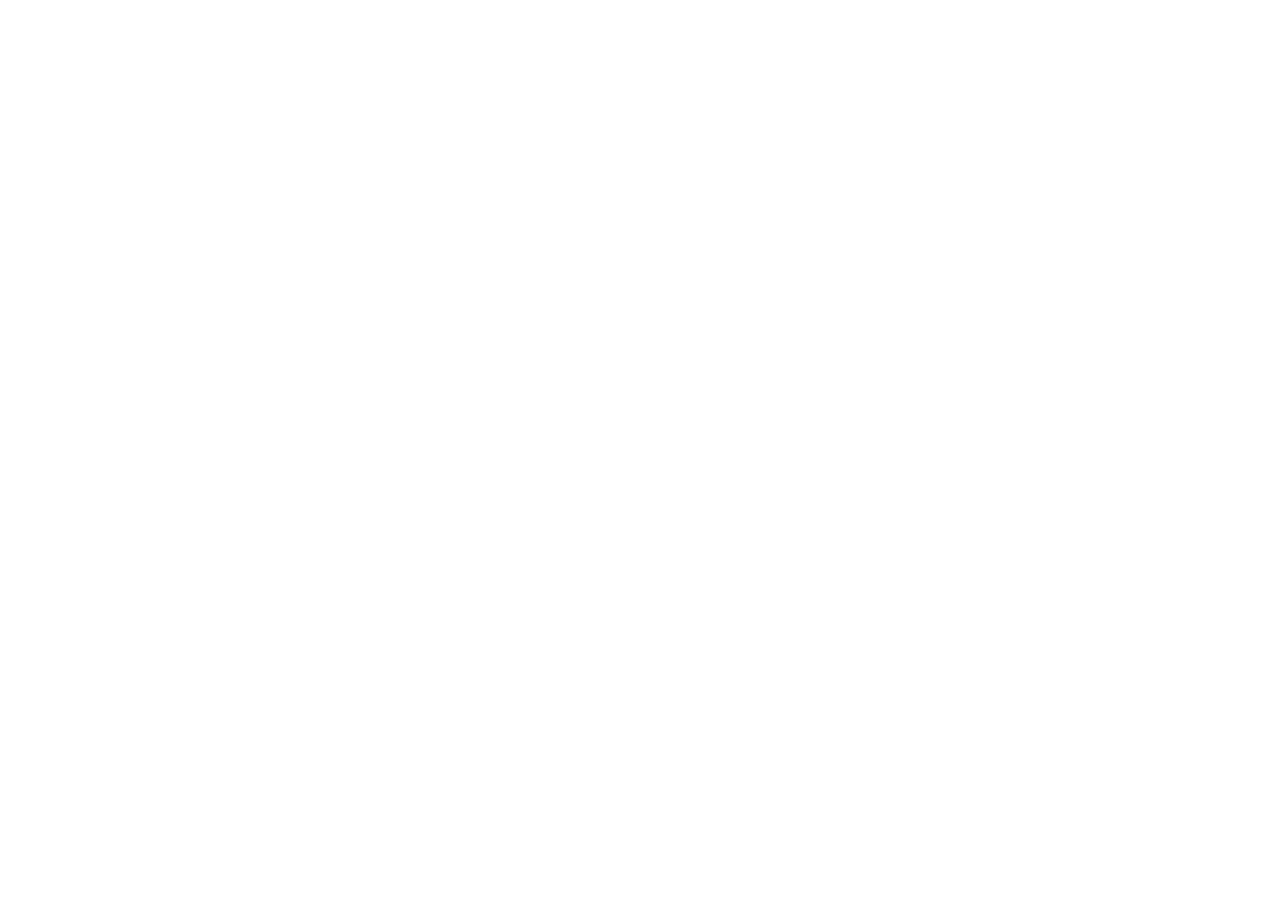
==== case.html @ 514303ea "Add files via upload" ====
<!doctype html>
<html lang="en">
<head>
<meta charset="utf-8">
<meta name="viewport" content="width=device-width, initial-scale=1">
<title>Kento Baba — Marketing</title>
<meta name="description" content="Kento Baba (馬場健冬) — marketing graduate from Queensland University of Technology. Events, community and content, in English and Japanese.">
<meta property="og:title" content="Kento Baba — Marketing">
<meta property="og:description" content="Events, community and content — in English and 日本語.">
<meta property="og:type" content="website">
<meta name="theme-color" content="#13121C">
<link rel="icon" href="favicon.svg" type="image/svg+xml">
<link rel="preconnect" href="https://fonts.googleapis.com">
<link rel="preconnect" href="https://fonts.gstatic.com" crossorigin>
<link href="https://fonts.googleapis.com/css2?family=Syne:wght@500;700;800&family=Inter:wght@400;500;600&family=JetBrains+Mono:wght@400;500&family=Noto+Sans+JP:wght@400;500;700&display=swap" rel="stylesheet">
<link rel="stylesheet" href="css/style.css">
</head>
<body>
<main id="app"></main>
<noscript><p style="padding:40px;font-family:sans-serif;color:#EEEBF5">This site needs JavaScript turned on.</p></noscript>
<script src="content.js"></script>
<script src="js/core.js"></script>
<script src="js/visuals.js"></script>
<script src="js/case.js"></script>
</body>
</html>
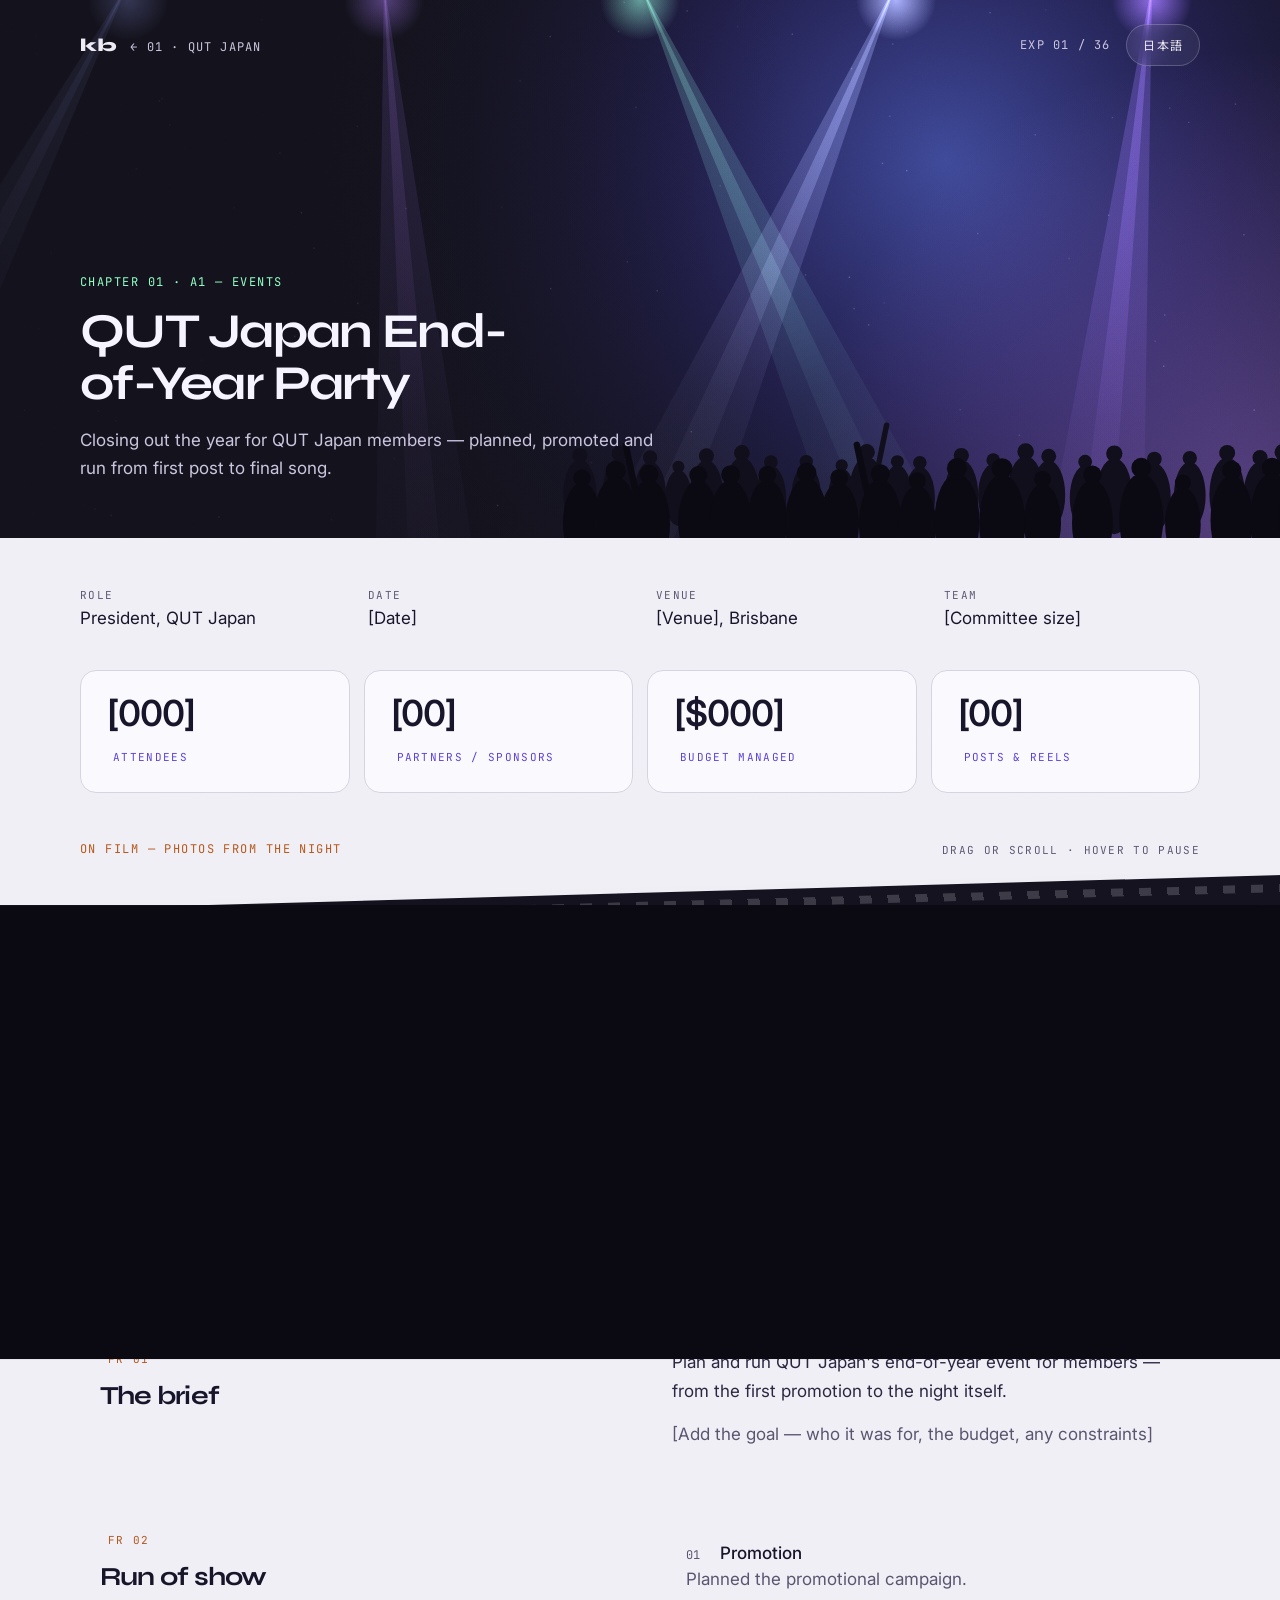
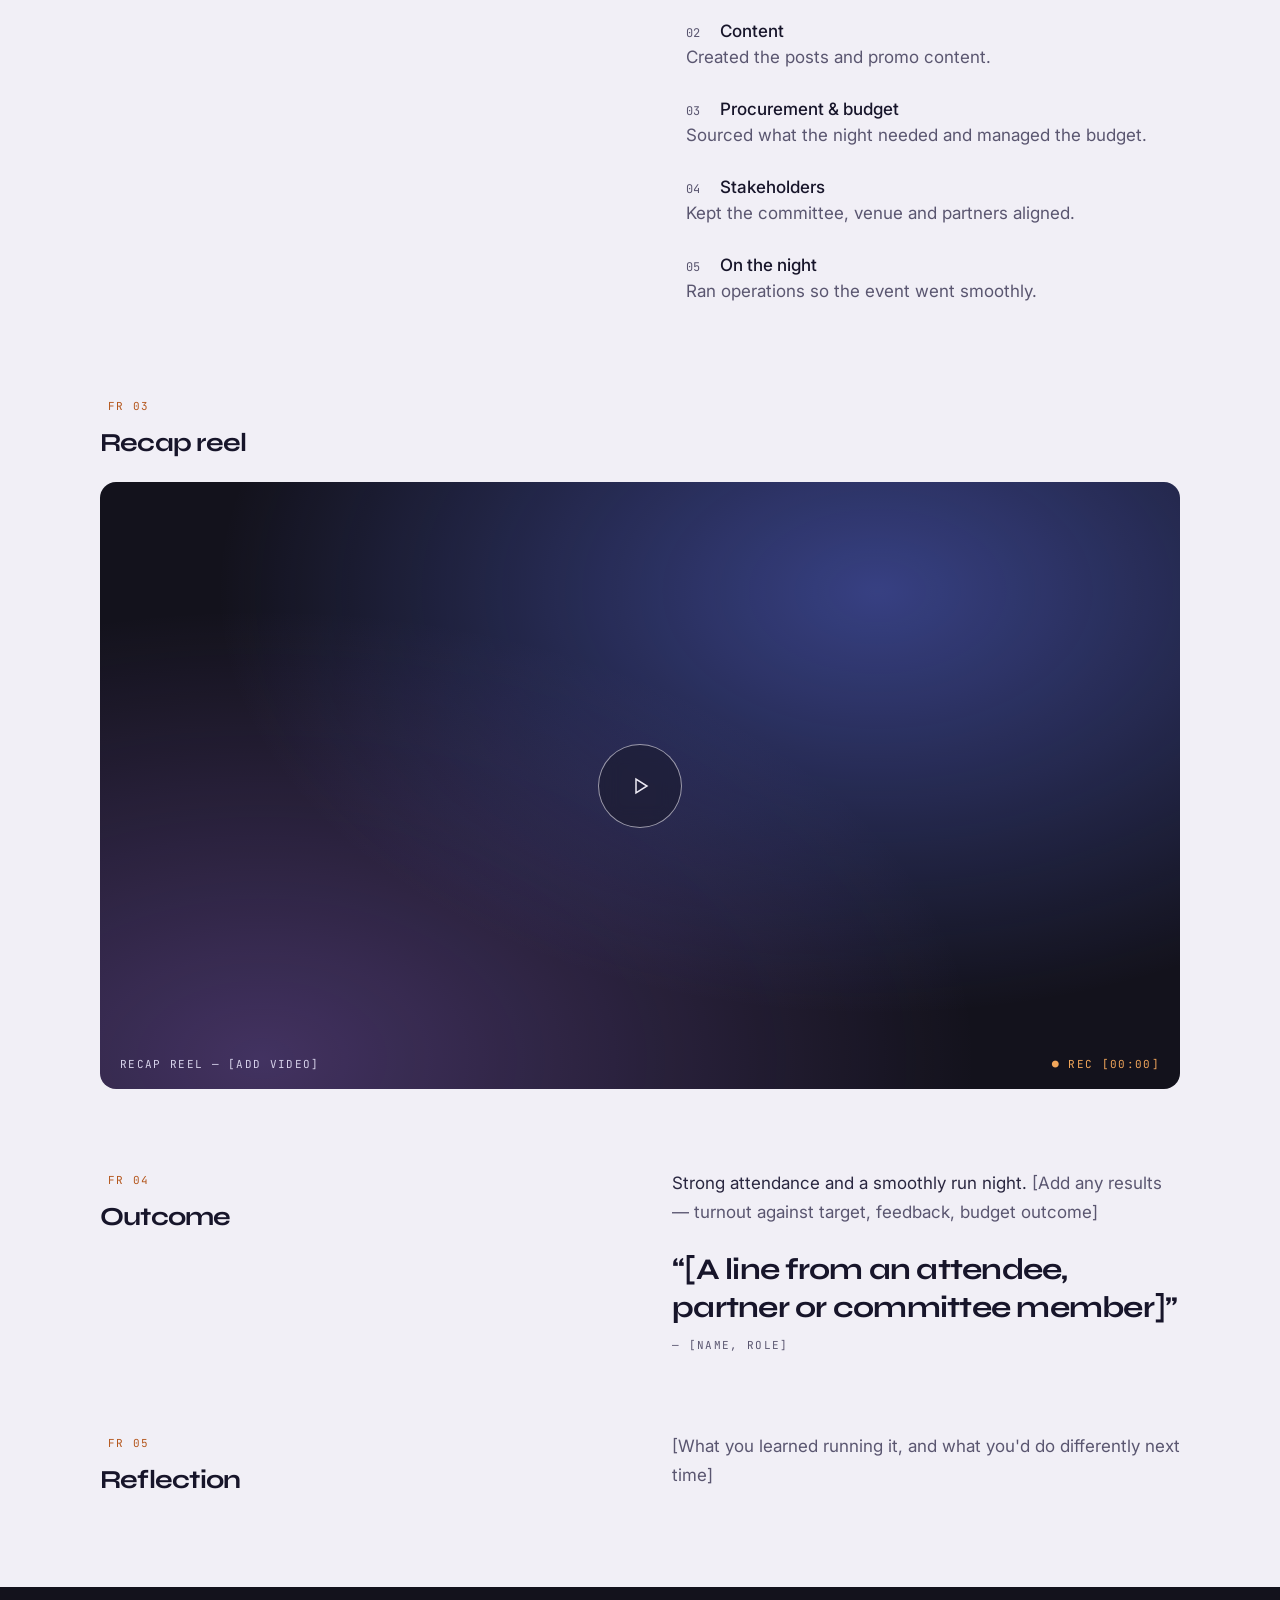
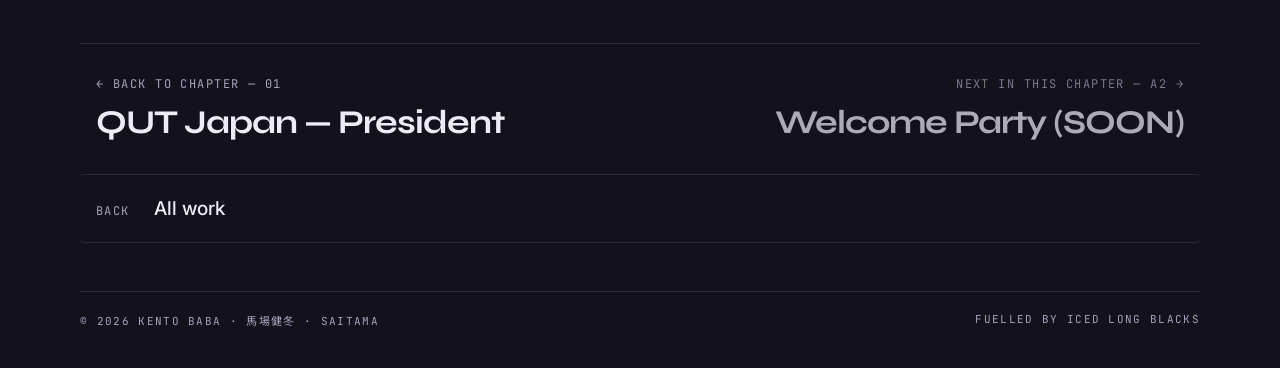
==== commit a8602b65: "Add files via upload" ====
--- a/case.html
+++ b/case.html
@@ -12,7 +12,7 @@
 <link rel="icon" href="favicon.svg" type="image/svg+xml">
 <link rel="preconnect" href="https://fonts.googleapis.com">
 <link rel="preconnect" href="https://fonts.gstatic.com" crossorigin>
-<link href="https://fonts.googleapis.com/css2?family=Syne:wght@500;700;800&family=Inter:wght@400;500;600&family=JetBrains+Mono:wght@400;500&family=Noto+Sans+JP:wght@400;500;700&display=swap" rel="stylesheet">
+<link href="https://fonts.googleapis.com/css2?family=Syne:wght@500;700;800&family=Inter:wght@400;500;600&family=JetBrains+Mono:wght@400;500&family=Noto+Sans+JP:wght@400;500;700&family=Instrument+Serif:ital@0;1&family=Noto+Serif+JP:wght@400;600&display=swap" rel="stylesheet">
 <link rel="stylesheet" href="css/style.css">
 </head>
 <body>
@@ -21,6 +21,7 @@
 <script src="content.js"></script>
 <script src="js/core.js"></script>
 <script src="js/visuals.js"></script>
+<script src="js/personal.js"></script>
 <script src="js/case.js"></script>
 </body>
 </html>
--- a/css/style.css
+++ b/css/style.css
@@ -0,0 +1,945 @@
+/* =========================================================
+   Kento Baba — portfolio styles
+   Colours, type and motion for every page.
+   ========================================================= */
+:root {
+  --bg: #13121C;
+  --bg-2: #16142C;
+  --ink: #EEEBF5;
+  --ink-hi: #F6F4FF;
+  --muted: #A6A1BC;
+  --soft: #C9C4DE;
+  --line: #2A2838;
+  --line-2: #3A3750;
+  --a: #8CFFC1;          /* mint — interaction */
+  --b: #B07CFF;          /* violet — atmosphere */
+  --paper: #F1EFF6;      /* light bands */
+  --paper-2: #FAF9FD;
+  --p-ink: #17152A;
+  --p-body: #2A2740;
+  --p-muted: #5A5670;
+  --p-line: #D6D2E2;
+  --v-ink: #5B3FD9;
+  --amber: #F2A65A;
+  --amber-ink: #B4561C;
+  --max: 1360px;
+  --pad: clamp(20px, 4vw, 40px);
+  --f-body: 'Inter', 'Noto Sans JP', system-ui, sans-serif;
+  --f-head: 'Syne', 'Noto Sans JP', system-ui, sans-serif;
+  --f-mono: 'JetBrains Mono', 'Noto Sans JP', ui-monospace, monospace;
+  --f-serif: 'Instrument Serif', 'Noto Serif JP', Georgia, serif;
+}
+* { box-sizing: border-box; }
+html { scroll-behavior: smooth; }
+body { margin: 0; background: var(--bg); color: var(--ink); font-family: var(--f-body); -webkit-font-smoothing: antialiased; overflow-x: hidden; }
+#app { overflow-x: hidden; overflow-x: clip; }
+a { color: inherit; }
+img { max-width: 100%; display: block; }
+button { font: inherit; }
+.f-m { font-family: var(--f-mono); }
+.f-h { font-family: var(--f-head); }
+.sr-only { position: absolute; width: 1px; height: 1px; overflow: hidden; clip: rect(0 0 0 0); white-space: nowrap; }
+.wrap { max-width: var(--max); margin: 0 auto; padding-left: var(--pad); padding-right: var(--pad); }
+.wrap-narrow { max-width: 1280px; margin: 0 auto; padding-left: var(--pad); padding-right: var(--pad); }
+.wrap-read { max-width: 1200px; margin: 0 auto; padding-left: var(--pad); padding-right: var(--pad); }
+html[lang="ja"] h1, html[lang="ja"] h2, html[lang="ja"] .f-h, html[lang="ja"] .jt { letter-spacing: 0.01em !important; }
+
+/* labels */
+.kick { font-family: var(--f-mono); font-size: 12px; letter-spacing: 0.12em; color: var(--muted); }
+.kick-a { color: var(--a); }
+.kick-amber { color: var(--amber-ink); }
+.micro { font-family: var(--f-mono); font-size: 11px; letter-spacing: 0.12em; color: var(--muted); }
+.h2 { margin: 0; font-family: var(--f-head); font-weight: 700; font-size: clamp(32px, 4vw, 48px); letter-spacing: -0.04em; line-height: 1.05; }
+.sec-head { display: flex; flex-wrap: wrap; justify-content: space-between; align-items: end; gap: 12px 40px; margin-bottom: 32px; }
+.stack { display: flex; flex-direction: column; gap: 12px; }
+
+/* grain */
+.grain { position: fixed; inset: 0; width: 100%; height: 100%; opacity: 0.1; mix-blend-mode: overlay; pointer-events: none; z-index: 70; }
+
+/* ---------- Header bits ---------- */
+.topbar { display: flex; flex-wrap: wrap; justify-content: space-between; align-items: center; gap: 12px 32px; padding-top: 24px; font-family: var(--f-mono); font-size: 12px; letter-spacing: 0.1em; }
+.logo { text-decoration: none; display: inline-flex; gap: 14px; align-items: baseline; }
+.logo b { font-family: var(--f-head); font-weight: 800; font-size: 18px; letter-spacing: -0.02em; }
+.sub-l { color: var(--soft); transition: color .18s ease; }
+
+
+.nav { display: flex; flex-wrap: wrap; gap: 8px 28px; align-items: center; }
+.nav a { text-decoration: none; }
+.lang-btn { font-family: var(--f-mono); letter-spacing: 0.1em; font-size: 12px; color: var(--ink); background: rgba(238,235,245,.06); border: 1px solid rgba(238,235,245,.22); border-radius: 999px; padding: 0 16px; min-height: 42px; cursor: pointer; backdrop-filter: blur(12px); -webkit-backdrop-filter: blur(12px); transition: border-color .2s ease, color .2s ease; }
+
+
+/* sticky bar (landing) */
+.sticky { position: fixed; top: 0; left: 0; right: 0; z-index: 50; transform: translateY(-105%); visibility: hidden; transition: transform .35s cubic-bezier(.2,.8,.2,1), visibility 0s linear .35s; background: rgba(19,18,28,.72); backdrop-filter: blur(16px); -webkit-backdrop-filter: blur(16px); border-bottom: 1px solid rgba(238,235,245,.1); }
+.sticky.is-on { transform: none; visibility: visible; transition: transform .35s cubic-bezier(.2,.8,.2,1), visibility 0s linear 0s; }
+.sticky .in { display: flex; justify-content: space-between; align-items: center; gap: 12px 32px; padding-top: 4px; padding-bottom: 4px; font-family: var(--f-mono); font-size: 12px; letter-spacing: 0.1em; }
+.sticky nav { display: flex; gap: 24px; align-items: center; overflow-x: auto; white-space: nowrap; scrollbar-width: none; }
+.nl { color: var(--ink); text-decoration: none; position: relative; padding: 12px 0; transition: color .18s ease; }
+.nl.is-act { color: var(--a); }
+.nl::after { content: ""; position: absolute; left: 0; right: 0; bottom: 6px; height: 1px; background: var(--a); transform: scaleX(0); transform-origin: left; transition: transform .25s ease; }
+.nl.is-act::after { transform: scaleX(1); }
+
+/* ---------- Landing hero ---------- */
+.hero { position: relative; height: clamp(600px, 56vw, 800px); overflow: hidden; background: var(--bg-2); }
+.hero canvas { position: absolute; inset: 0; width: 100%; height: 100%; display: block; touch-action: pan-y; cursor: crosshair; transform: scale(calc(1 + var(--sy, 0) / 2600)); transform-origin: 62% 42%; }
+.hero .in { position: relative; z-index: 2; height: 100%; display: flex; flex-direction: column; justify-content: space-between; padding-bottom: 64px; pointer-events: none; }
+.hero .topbar { pointer-events: auto; }
+.hero-name { display: flex; flex-wrap: wrap; justify-content: space-between; align-items: flex-end; gap: 24px 48px; transform: translateY(calc(var(--sy, 0) * -0.35px)); opacity: calc(1 - var(--sy, 0) / 520); }
+.hero h1 { margin: 0; font-family: var(--f-head); font-weight: 800; font-size: clamp(52px, 7vw, 108px); line-height: .9; letter-spacing: -0.045em; color: var(--ink-hi); text-shadow: 0 0 28px rgba(190,200,255,.55), 0 0 2px rgba(255,255,255,.9); }
+.seal { writing-mode: vertical-rl; font-family: 'Noto Sans JP', sans-serif; font-weight: 700; font-size: clamp(13px, 1.3vw, 17px); letter-spacing: .32em; color: #E4E0F5; padding: 10px 5px; border: 1px solid rgba(238,235,245,.35); margin-bottom: 6px; }
+.keywords { margin: 4px 0 0; font-family: var(--f-mono); font-size: 9px; line-height: 1.5; letter-spacing: .06em; color: var(--soft); text-transform: uppercase; max-width: 440px; }
+.hero-meta { display: flex; align-items: flex-end; gap: 16px; font-family: var(--f-mono); font-size: 11px; letter-spacing: .12em; color: #D6D2EA; }
+.hero-meta .col { display: flex; flex-direction: column; gap: 6px; text-align: right; }
+.side-v { position: absolute; z-index: 2; right: clamp(8px, 1.4vw, 20px); top: 50%; transform: translateY(-50%); writing-mode: vertical-rl; font-family: var(--f-mono); font-size: 10px; letter-spacing: .3em; color: var(--soft); pointer-events: none; }
+
+/* intro */
+.intro { display: grid; grid-template-columns: repeat(auto-fit, minmax(min(460px, 100%), 1fr)); gap: 32px 80px; align-items: end; padding-top: 64px; padding-bottom: 88px; }
+.tagline { margin: 0; font-family: var(--f-head); font-weight: 700; font-size: clamp(34px, 4.4vw, 62px); line-height: 1.06; letter-spacing: -0.04em; text-wrap: balance; }
+.intro p.lead { margin: 0; max-width: 540px; font-size: 18px; line-height: 1.7; color: #C2BDD6; text-wrap: pretty; }
+.btns { display: flex; flex-wrap: wrap; gap: 12px; }
+.btn { display: inline-flex; align-items: center; gap: 10px; min-height: 52px; padding: 0 26px; border-radius: 999px; text-decoration: none; font-weight: 500; transition: background .25s ease, box-shadow .25s ease, color .25s ease, border-color .25s ease; }
+.btn-primary { position: relative; overflow: hidden; background: var(--a); color: #13121C; animation: ring 2.6s ease-out infinite; }
+
+.btn-primary::after { content: ""; position: absolute; top: 0; bottom: 0; left: -60%; width: 40%; background: linear-gradient(100deg, rgba(255,255,255,0), rgba(255,255,255,.55), rgba(255,255,255,0)); transform: skewX(-18deg); transition: left .6s ease; }
+
+.btn-ghost { border: 1px solid rgba(238,235,245,.24); color: var(--ink); }
+
+.arr, .arr-d { display: inline-block; transition: transform .25s ease; }
+
+
+@keyframes ring { 0% { box-shadow: 0 0 0 0 rgba(140,255,193,.45); } 70% { box-shadow: 0 0 0 12px rgba(140,255,193,0); } 100% { box-shadow: 0 0 0 0 rgba(140,255,193,0); } }
+
+/* sections */
+.sec { position: relative; padding-top: 72px; padding-bottom: 72px; }
+.glow { position: absolute; border-radius: 50%; filter: blur(120px); pointer-events: none; animation: drift 22s ease-in-out infinite alternate; }
+@keyframes drift { from { transform: translate(0,0) scale(1); } to { transform: translate(60px,-40px) scale(1.12); } }
+
+/* featured chapter cards */
+.cards { position: relative; z-index: 1; display: grid; grid-template-columns: repeat(auto-fit, minmax(min(360px, 100%), 1fr)); gap: 20px; }
+.card { position: relative; display: flex; flex-direction: column; gap: 18px; padding: 16px 16px 24px; background: rgba(238,235,245,.035); border: 1px solid var(--line); border-radius: 18px; text-decoration: none; color: var(--ink); transition: border-color .25s ease, box-shadow .25s ease; }
+.card:focus-visible { color: var(--ink); border-color: var(--a); box-shadow: 0 0 0 1px var(--a), 0 0 56px -14px var(--a); outline: none; }
+.card .art { position: relative; aspect-ratio: 16 / 10; border-radius: 12px; overflow: hidden; background: #18162A; }
+.card .art canvas, .pv .art canvas { position: absolute; inset: 0; width: 100%; height: 100%; display: block; }
+.card .kicker { padding: 0 8px; font-family: var(--f-mono); font-size: 12px; letter-spacing: .1em; color: var(--muted); transition: color .25s ease; }
+
+.card .t { padding: 0 8px; font-size: 22px; font-weight: 500; letter-spacing: -0.015em; }
+.card .d { padding: 0 8px; font-size: 15px; line-height: 1.6; color: var(--muted); }
+.chips { padding: 0 8px; display: flex; flex-wrap: wrap; gap: 6px; }
+.chips span { font-family: var(--f-mono); font-size: 11px; letter-spacing: .06em; padding: 5px 10px; border: 1px solid var(--line-2); border-radius: 999px; color: var(--soft); }
+.vf { position: absolute; left: var(--vx, 50%); top: var(--vy, 40%); z-index: 3; display: flex; flex-direction: column; align-items: center; gap: 6px; color: var(--a); pointer-events: none; opacity: 0; transform: translate(-50%, -38%) scale(.85); transition: opacity .18s ease, transform .18s ease; font-family: var(--f-mono); font-size: 10px; letter-spacing: .1em; }
+
+.card:active .vf { transform: translate(-50%, -38%) scale(.88); }
+@media (hover: hover) and (pointer: fine) { .card { cursor: none; } }
+
+/* archive */
+.filters { display: flex; flex-wrap: wrap; gap: 8px; margin-bottom: 24px; }
+.filter { font-family: var(--f-mono); font-size: 12px; letter-spacing: .06em; min-height: 44px; padding: 0 16px; border-radius: 999px; cursor: pointer; border: 1px solid var(--line-2); background: transparent; color: var(--ink); transition: background .18s ease, color .18s ease, border-color .18s ease; }
+
+.filter[aria-pressed="true"] { background: var(--a); color: #13121C; border-color: var(--a); }
+.rows { display: flex; flex-direction: column; border-bottom: 1px solid var(--line); margin: 0; padding: 0; list-style: none; }
+.row { display: flex; flex-wrap: wrap; align-items: baseline; gap: 6px 24px; padding: 24px 16px; border-top: 1px solid var(--line); text-decoration: none; color: var(--ink); transition: background .18s ease, color .18s ease; }
+a.row:focus-visible { background: var(--a); color: #13121C; outline: none; }
+.row .m { color: var(--muted); transition: color .18s ease; }
+.row .hi { color: var(--a); transition: color .18s ease; }
+.row:focus-visible .m, .row:focus-visible .hi { color: #13121C; }
+.row .n { font-family: var(--f-mono); font-size: 12px; width: 32px; }
+.row .main { flex: 1 1 300px; display: flex; flex-direction: column; gap: 6px; }
+.row .tt { font-size: 22px; font-weight: 500; letter-spacing: -0.015em; }
+.row .ln { font-size: 15px; line-height: 1.6; }
+.row .tag { font-family: var(--f-mono); font-size: 11px; letter-spacing: .1em; }
+.row .date { font-family: var(--f-mono); font-size: 13px; width: 170px; }
+.empty { display: flex; flex-direction: column; gap: 8px; padding: 40px 16px; border-top: 1px dashed var(--line-2); }
+.more-wrap { display: flex; justify-content: center; padding-top: 28px; }
+.more { font-family: var(--f-mono); font-size: 12px; letter-spacing: .1em; min-height: 48px; padding: 0 24px; border-radius: 999px; border: 1px solid rgba(238,235,245,.24); background: transparent; color: var(--ink); cursor: pointer; transition: background .2s ease, color .2s ease, border-color .2s ease, box-shadow .2s ease; }
+.more:focus-visible { background: var(--a); color: #13121C; border-color: var(--a); box-shadow: 0 0 36px -8px var(--a); outline: none; }
+
+/* split layout (experience) */
+.split { display: grid; grid-template-columns: repeat(auto-fit, minmax(min(380px, 100%), 1fr)); gap: 32px 80px; }
+
+/* film strip (landing) */
+.strip-scroll { overflow-x: auto; scroll-snap-type: x mandatory; padding: 0 var(--pad) 16px; scrollbar-width: thin; scrollbar-color: var(--line-2) transparent; }
+.strip { display: flex; width: max-content; gap: 18px; padding: 26px 18px; background-color: #0C0B12; border-radius: 4px; transform: translateX(calc(var(--fp, 0) * -280px)); transition: transform .2s linear; }
+.sprockets { background-image: repeating-linear-gradient(90deg, rgba(238,235,245,.16) 0 12px, transparent 12px 28px), repeating-linear-gradient(90deg, rgba(238,235,245,.16) 0 12px, transparent 12px 28px); background-size: 100% 8px, 100% 8px; background-position: 0 8px, 0 calc(100% - 8px); background-repeat: repeat-x; }
+.frame { margin: 0; scroll-snap-align: start; display: flex; flex-direction: column; gap: 10px; }
+.photo { width: clamp(240px, 26vw, 360px); aspect-ratio: 3 / 2; background: #1C1A2B; border: 1px solid var(--line); display: flex; align-items: center; justify-content: center; font-family: var(--f-mono); font-size: 11px; letter-spacing: .1em; color: var(--muted); overflow: hidden; transition: border-color .2s ease, box-shadow .2s ease; }
+.photo img { width: 100%; height: 100%; object-fit: cover; }
+.cap { display: flex; justify-content: space-between; gap: 12px; font-family: var(--f-mono); font-size: 10px; letter-spacing: .12em; color: var(--amber); transition: color .2s ease; }
+
+
+
+/* rolling film strip (chapters + cases) */
+.rollwrap { transform: rotate(-1.6deg); margin: 0 -60px; overflow: hidden; padding: 30px 0; background-color: #14121E; box-shadow: 0 50px 80px -40px rgba(23,21,42,.65); }
+.rollwrap.sprockets { background-position: 0 9px, 0 calc(100% - 9px); background-image: repeating-linear-gradient(90deg, rgba(238,235,245,.18) 0 12px, transparent 12px 28px), repeating-linear-gradient(90deg, rgba(238,235,245,.18) 0 12px, transparent 12px 28px); }
+.roll { display: flex; width: max-content; gap: 22px; animation: roll 52s linear infinite; }
+
+.roll .photo { width: clamp(260px, 30vw, 440px); background: #24213A; border-color: #34304C; color: #B8B3CC; }
+@keyframes roll { to { transform: translateX(-50%); } }
+
+/* toolkit */
+.tools { display: grid; grid-template-columns: repeat(auto-fit, minmax(min(380px, 100%), 1fr)); gap: 0 64px; }
+.tools > div { display: flex; flex-wrap: wrap; align-items: center; gap: 10px 16px; padding: 20px 0; border-top: 1px solid var(--line); }
+.tools .lbl { width: 100%; }
+.chip { padding: 8px 14px; border: 1px solid var(--line-2); border-radius: 999px; font-size: 14px; transition: background .18s ease, color .18s ease, border-color .18s ease; }
+
+
+/* contact */
+.bars { display: flex; align-items: flex-end; gap: 4px; height: 90px; overflow: hidden; filter: drop-shadow(0 0 8px var(--a)); }
+.bars i { flex: 1 1 0; min-width: 2px; max-width: 8px; background: var(--a); animation: pulse 1.3s ease-in-out infinite alternate; transform-origin: bottom; }
+@keyframes pulse { from { transform: scaleY(.15); } to { transform: scaleY(1); } }
+.hello { margin: 0; font-family: var(--f-head); font-weight: 800; font-size: clamp(44px, 8vw, 116px); letter-spacing: -0.05em; line-height: 1; }
+.links { display: flex; flex-wrap: wrap; gap: 12px 36px; font-family: var(--f-mono); font-size: 14px; letter-spacing: .06em; }
+.foot { display: flex; flex-wrap: wrap; justify-content: space-between; gap: 8px 24px; padding-top: 20px; border-top: 1px solid var(--line); font-family: var(--f-mono); font-size: 11px; letter-spacing: .12em; color: var(--muted); }
+
+/* toast */
+.toast { position: fixed; right: 20px; bottom: 20px; z-index: 40; display: flex; flex-direction: column; gap: 6px; max-width: 300px; padding: 18px 20px; background: rgba(19,18,28,.9); border: 1px solid var(--a); border-radius: 14px; text-decoration: none; color: var(--ink); backdrop-filter: blur(14px); -webkit-backdrop-filter: blur(14px); box-shadow: 0 0 40px -12px var(--a); }
+
+
+/* shutter */
+.shutter { position: fixed; inset: 0; z-index: 90; pointer-events: none; }
+.shutter i { position: absolute; left: 0; right: 0; height: 50.5%; background: #0B0A12; }
+.shutter .t { top: 0; animation: shut-up .62s cubic-bezier(.7,0,.2,1) .18s forwards; }
+.shutter .b { bottom: 0; animation: shut-down .62s cubic-bezier(.7,0,.2,1) .18s forwards; }
+.shutter .s { top: 50%; height: 1px; background: var(--a); box-shadow: 0 0 12px var(--a); animation: fade .3s ease .12s forwards; }
+@keyframes shut-up { to { transform: translateY(-101%); } }
+@keyframes shut-down { to { transform: translateY(101%); } }
+@keyframes fade { to { opacity: 0; } }
+
+/* reveals */
+@keyframes dev-in { from { opacity: 0; transform: translateY(24px); filter: blur(10px); } to { opacity: 1; transform: none; filter: blur(0); } }
+@keyframes mask-up { from { transform: translateY(105%); } to { transform: none; } }
+.js .dev { opacity: 0; }
+.js .dev.is-in { animation: dev-in .85s cubic-bezier(.2,.7,.2,1) both; }
+.js .stag > * { opacity: 0; }
+.js .stag.is-in > * { animation: dev-in .75s cubic-bezier(.2,.7,.2,1) both; }
+.stag.is-in > *:nth-child(2) { animation-delay: .08s; }
+.stag.is-in > *:nth-child(3) { animation-delay: .16s; }
+.stag.is-in > *:nth-child(4) { animation-delay: .24s; }
+.stag.is-in > *:nth-child(5) { animation-delay: .32s; }
+.stag.is-in > *:nth-child(6) { animation-delay: .4s; }
+.stag.is-in > *:nth-child(n+7) { animation-delay: .48s; }
+.mask { display: block; overflow: hidden; padding-bottom: .08em; }
+.js .mask > span { display: block; transform: translateY(105%); }
+.js .is-in .mask > span, .js .mask.is-in > span { animation: mask-up .95s cubic-bezier(.2,.8,.2,1) .1s both; }
+
+/* ---------- Chapter + case: shared dark header ---------- */
+.dhero { position: relative; overflow: hidden; background: var(--bg); color: var(--ink); display: flex; flex-direction: column; }
+.dhero canvas { position: absolute; inset: 0; width: 100%; height: 100%; display: block; touch-action: pan-y; }
+.dhero .in { position: relative; z-index: 2; flex: 1; width: 100%; display: flex; flex-direction: column; justify-content: space-between; gap: 64px; pointer-events: none; }
+.dhero .topbar, .dhero a, .dhero button { pointer-events: auto; }
+.ch-hero { min-height: clamp(640px, 60vw, 840px); }
+.ch-hero .in { padding-bottom: 56px; }
+.bignum { position: absolute; right: clamp(20px, 4vw, 56px); top: clamp(64px, 8vw, 110px); font-family: var(--f-head); font-weight: 800; font-size: clamp(160px, 22vw, 340px); line-height: .8; letter-spacing: -0.06em; color: transparent; -webkit-text-stroke: 1.5px rgba(238,235,245,.13); pointer-events: none; white-space: nowrap; transform: translateY(calc(var(--sy, 0) * 0.18px)); }
+.exit { transform: translateY(calc(var(--sy, 0) * -0.3px)); opacity: calc(1 - var(--sy, 0) / 520); }
+.ch-title { margin: 0; font-family: var(--f-head); font-weight: 800; font-size: clamp(46px, 6.4vw, 104px); line-height: .95; letter-spacing: -0.05em; color: var(--ink-hi); text-shadow: 0 0 28px rgba(190,200,255,.4); animation: dev-in .9s cubic-bezier(.2,.7,.2,1) .25s both; }
+.ch-hook { margin: 0; max-width: 520px; font-size: 17px; line-height: 1.65; color: var(--soft); }
+.statgrid { display: grid; grid-template-columns: repeat(2, minmax(0, 1fr)); border: 1px solid rgba(238,235,245,.18); border-radius: 16px; background: rgba(19,18,28,.45); backdrop-filter: blur(14px); -webkit-backdrop-filter: blur(14px); overflow: hidden; min-width: min(420px, 100%); }
+.statgrid > div { display: flex; flex-direction: column; gap: 8px; padding: 18px 22px; }
+.statgrid > div:nth-child(odd) { border-right: 1px solid rgba(238,235,245,.12); }
+.statgrid > div:nth-child(-n+2) { border-bottom: 1px solid rgba(238,235,245,.12); }
+.statgrid .v { font-weight: 600; font-size: 34px; letter-spacing: -0.03em; font-variant-numeric: tabular-nums; color: var(--ink-hi); }
+.statgrid > div:first-child .v { color: var(--a); }
+.statgrid .l { font-family: var(--f-mono); font-size: 10px; letter-spacing: .12em; color: var(--soft); }
+
+/* tracklist + preview */
+.trk-wrap { display: flex; flex-wrap: wrap; gap: 32px 48px; align-items: flex-start; }
+.trk { flex: 999 1 480px; min-width: 0; margin: 0; padding: 0; list-style: none; display: flex; flex-direction: column; border-bottom: 1px solid var(--line); }
+.trk li { border-top: 1px solid var(--line); }
+.trk a { display: flex; flex-wrap: wrap; align-items: baseline; gap: 6px 22px; padding: 22px 16px; text-decoration: none; color: var(--ink); transition: background .18s ease, color .18s ease; outline: none; }
+.trk a .code { font-family: var(--f-mono); font-size: 12px; width: 32px; color: var(--muted); transition: color .18s ease; }
+.trk a .main { flex: 1 1 240px; display: flex; flex-direction: column; gap: 6px; }
+.trk a .tt { font-size: 22px; font-weight: 500; letter-spacing: -0.015em; }
+.trk a .cat, .trk a .st { font-family: var(--f-mono); font-size: 11px; letter-spacing: .1em; }
+.trk a .cat { color: var(--muted); transition: color .18s ease; }
+.trk a .st { color: var(--a); transition: color .18s ease; }
+.trk a.is-sel { background: rgba(238,235,245,.05); }
+.trk a.is-sel .code { color: var(--a); }
+.trk a:focus-visible { background: var(--a); color: #13121C; }
+.trk a:focus-visible .code, .trk a:focus-visible .cat, .trk a:focus-visible .st { color: #13121C; }
+.pv { flex: 1 1 380px; position: sticky; top: 24px; display: flex; flex-direction: column; gap: 18px; padding: 16px 16px 24px; border: 1px solid var(--line); border-radius: 18px; background: rgba(238,235,245,.035); }
+.pv .art { position: relative; aspect-ratio: 4 / 3; border-radius: 12px; overflow: hidden; background: #18162A; }
+.pv .pk { padding: 0 8px; font-family: var(--f-mono); font-size: 11px; letter-spacing: .12em; color: var(--a); }
+.pv .pt { padding: 0 8px; font-family: var(--f-head); font-weight: 700; font-size: 26px; letter-spacing: -0.03em; line-height: 1.1; }
+.pv .pl { padding: 0 8px; font-size: 15px; line-height: 1.6; color: var(--muted); }
+.pv .cta { margin: 4px 8px 0; align-self: flex-start; display: inline-flex; align-items: center; min-height: 44px; padding: 0 18px; border: 1px solid rgba(238,235,245,.24); border-radius: 999px; text-decoration: none; font-family: var(--f-mono); font-size: 12px; letter-spacing: .1em; transition: background .2s ease, color .2s ease, box-shadow .2s ease; }
+
+@media (max-width: 860px) { .pv { display: none; } }
+
+/* light band */
+.light { position: relative; background: var(--paper); color: var(--p-ink); }
+.light .kick { color: var(--p-muted); }
+.light .kick-amber { color: var(--amber-ink); }
+.light .micro { color: var(--p-muted); }
+
+/* timeline */
+.tl { position: relative; }
+.tl .track, .tl .fill { position: absolute; left: 0; right: 0; top: 7px; height: 2px; border-radius: 2px; }
+.tl .track { background: var(--p-line); }
+.tl .fill { background: var(--v-ink); transform: scaleX(var(--yp, 0)); transform-origin: left; transition: transform .15s linear; }
+.tl ol { position: relative; margin: 0; padding: 0; list-style: none; display: grid; grid-template-columns: repeat(auto-fit, minmax(min(200px, 100%), 1fr)); gap: 24px 16px; }
+.ms { display: flex; flex-direction: column; gap: 18px; }
+.ms .dot { width: 16px; height: 16px; border-radius: 50%; background: var(--paper); border: 2px solid var(--v-ink); transition: background .2s ease, transform .2s ease, box-shadow .2s ease; }
+.ms .box { display: flex; flex-direction: column; gap: 10px; padding: 20px; border: 1px solid var(--p-line); border-radius: 14px; background: var(--paper-2); transition: border-color .2s ease, transform .2s ease, box-shadow .2s ease, background .2s ease; }
+.ms .dt { font-family: var(--f-mono); font-size: 11px; letter-spacing: .12em; color: var(--v-ink); }
+.ms .tt { font-family: var(--f-head); font-weight: 700; font-size: 19px; letter-spacing: -0.02em; line-height: 1.2; }
+.ms .nt { font-size: 14px; line-height: 1.55; color: var(--p-muted); }
+
+
+
+/* big quote */
+.bq { position: relative; max-width: 1080px; margin: 0 auto; padding: 120px var(--pad) 96px; display: flex; flex-direction: column; gap: 24px; }
+.bq p { margin: 0; font-family: var(--f-head); font-weight: 700; font-size: clamp(28px, 3.6vw, 48px); line-height: 1.15; letter-spacing: -0.035em; text-wrap: balance; }
+.bq q { quotes: none; }
+.bq .qm { color: var(--a); }
+
+/* prev / next */
+.pn { display: grid; grid-template-columns: repeat(auto-fit, minmax(min(360px, 100%), 1fr)); border-top: 1px solid var(--line); }
+.drow { display: flex; flex-direction: column; gap: 10px; padding: 32px 16px; text-decoration: none; border-radius: 4px; color: var(--ink); transition: background .18s ease, color .18s ease; }
+.drow.next { align-items: flex-end; text-align: right; }
+.drow .dk { font-family: var(--f-mono); font-size: 12px; letter-spacing: .12em; color: var(--muted); transition: color .18s ease; }
+.drow .dt { font-family: var(--f-head); font-weight: 700; font-size: clamp(22px, 2.6vw, 36px); letter-spacing: -0.03em; }
+.drow.flat { flex-direction: row; flex-wrap: wrap; justify-content: space-between; align-items: baseline; gap: 8px 24px; padding: 22px 16px; border-top: 1px solid var(--line); border-bottom: 1px solid var(--line); }
+.drow.flat .dt { flex: 1 1 320px; font-family: var(--f-body); font-weight: 500; font-size: 19px; letter-spacing: 0; }
+a.drow:focus-visible { background: var(--a); color: #13121C; outline: none; }
+a.drow:focus-visible .dk { color: #13121C; }
+.drow.soon { opacity: .7; }
+
+/* ---------- Case pages ---------- */
+.cs-hero { height: clamp(500px, 42vw, 620px); }
+.cs-hero .in { padding-bottom: 56px; }
+.cs-hero.event { height: clamp(600px, 52vw, 760px); }
+.cs-hero.event .in { padding-bottom: clamp(120px, 12vw, 160px); }
+.cs-title { margin: 0; font-family: var(--f-head); font-weight: 700; font-size: clamp(32px, 3.8vw, 54px); line-height: 1.06; letter-spacing: -0.035em; color: var(--ink-hi); text-wrap: balance; }
+.cs-hook { margin: 0; font-size: 17px; line-height: 1.65; color: var(--soft); text-wrap: pretty; }
+.paper { background: var(--paper); color: var(--p-ink); }
+.dl { margin-top: 0; margin-bottom: 0; display: grid; grid-template-columns: repeat(auto-fit, minmax(min(220px, 100%), 1fr)); gap: 0 32px; padding-top: 32px; padding-bottom: 8px; }
+.dl > div { display: flex; flex-direction: column; gap: 6px; padding: 18px 0; }
+.dl dt { font-family: var(--f-mono); font-size: 11px; letter-spacing: .12em; color: var(--p-muted); }
+.dl dd { margin: 0; font-size: 17px; }
+.stats { display: grid; grid-template-columns: repeat(auto-fit, minmax(min(220px, 100%), 1fr)); gap: 14px; padding-top: 16px; padding-bottom: 8px; }
+.rec { display: flex; flex-direction: column; align-items: flex-start; gap: 14px; padding: 24px; border: 1px solid var(--p-line); border-radius: 16px; background: var(--paper-2); min-width: 0; transition: border-color .2s ease, box-shadow .2s ease, transform .2s ease, background .2s ease; }
+.rec .tag { font-family: var(--f-mono); font-size: 11px; letter-spacing: .12em; color: var(--v-ink); padding: 4px 8px; border-radius: 6px; transition: background .2s ease, color .2s ease; }
+.rec .tx { font-size: 17px; line-height: 1.6; color: var(--p-body); }
+
+
+.stat .num { font-weight: 600; font-size: clamp(30px, 2.8vw, 40px); letter-spacing: -0.03em; line-height: 1.05; font-variant-numeric: tabular-nums; color: var(--p-ink); max-width: 100%; overflow-wrap: anywhere; transition: color .2s ease; }
+
+
+
+.filmsec { padding: 40px 0 80px; }
+.secs { display: flex; flex-direction: column; gap: 8px; padding-bottom: 56px; }
+.csec { display: grid; grid-template-columns: repeat(auto-fit, minmax(min(300px, 100%), 1fr)); gap: 16px 64px; padding: 36px clamp(12px, 1.6vw, 20px); border-radius: 18px; transition: background .25s ease; }
+.csec.col { display: flex; flex-direction: column; gap: 24px; }
+
+.csec .hd { display: flex; flex-direction: column; align-items: flex-start; gap: 10px; }
+.csec .fr { font-family: var(--f-mono); font-size: 11px; letter-spacing: .12em; color: var(--amber-ink); padding: 4px 8px; border-radius: 6px; transition: background .25s ease, color .25s ease; }
+
+.csec h2 { margin: 0; font-family: var(--f-head); font-weight: 700; font-size: 26px; letter-spacing: -0.03em; }
+.csec .body { display: flex; flex-direction: column; gap: 14px; font-size: 17px; line-height: 1.7; color: var(--p-body); }
+.csec .body p { margin: 0; }
+.csec .mut { color: var(--p-muted); }
+.csec ul, .csec ol.steps { margin: 0; padding: 0; list-style: none; display: flex; flex-direction: column; gap: 4px; }
+.li { display: flex; flex-wrap: wrap; gap: 6px 20px; align-items: baseline; padding: 14px; border-radius: 10px; font-size: 17px; transition: background .18s ease, color .18s ease; }
+.li .m { font-family: var(--f-mono); font-size: 12px; color: var(--p-muted); transition: color .18s ease; }
+.li .st { font-weight: 500; min-width: 190px; }
+.li .sx { flex: 1 1 240px; color: var(--p-muted); transition: color .18s ease; }
+
+
+.grid3 { display: grid; grid-template-columns: repeat(auto-fit, minmax(min(280px, 100%), 1fr)); gap: 16px; }
+.reel { position: relative; display: flex; align-items: center; justify-content: center; aspect-ratio: 16 / 9; border-radius: 16px; overflow: hidden; background: radial-gradient(ellipse at 72% 18%, rgba(98,120,255,.45), rgba(19,18,28,0) 60%), radial-gradient(ellipse at 15% 95%, rgba(176,124,255,.3), rgba(19,18,28,0) 55%), #13121C; text-decoration: none; color: var(--ink); }
+.reel video { position: absolute; inset: 0; width: 100%; height: 100%; object-fit: cover; }
+.reel .play { display: flex; align-items: center; justify-content: center; width: 84px; height: 84px; border-radius: 50%; border: 1px solid rgba(238,235,245,.6); background: rgba(19,18,28,.4); backdrop-filter: blur(10px); -webkit-backdrop-filter: blur(10px); transition: transform .25s ease, box-shadow .25s ease, background .25s ease; }
+
+.reel .lb { position: absolute; left: 20px; bottom: 18px; font-family: var(--f-mono); font-size: 11px; letter-spacing: .12em; color: #D6D2EA; }
+.reel .rc { position: absolute; right: 20px; bottom: 18px; font-family: var(--f-mono); font-size: 11px; letter-spacing: .12em; color: var(--amber); }
+.oq { margin: 0; display: flex; flex-direction: column; gap: 12px; }
+.oq p { margin: 0; font-family: var(--f-head); font-weight: 700; font-size: clamp(22px, 2.4vw, 30px); line-height: 1.25; letter-spacing: -0.025em; color: var(--p-ink); }
+.oq cite { font-style: normal; font-family: var(--f-mono); font-size: 11px; letter-spacing: .12em; color: var(--p-muted); }
+.dark-band { position: relative; background: var(--bg); color: var(--ink); }
+
+@media (prefers-reduced-motion: reduce) {
+  html { scroll-behavior: auto; }
+  .shutter, .glow { display: none; }
+  .btn-primary, .bars i, .roll { animation: none; }
+  .js .dev, .js .stag > * { opacity: 1; animation: none !important; }
+  .js .mask > span { transform: none; animation: none !important; }
+  .hero canvas, .hero-name, .bignum, .exit, .strip, .tl .fill, .ch-title { transform: none; opacity: 1; animation: none; }
+  .rollwrap { overflow-x: auto; }
+  .sticky, .sticky.is-on { transition: none; }
+  .ms:hover .box, .rec:hover { transform: none; }
+}
+
+/* small screens + Japanese line breaks */
+@media (max-width: 720px) { .side-v { display: none; } }
+html[lang="ja"] .tagline, html[lang="ja"] .hello, html[lang="ja"] .ch-title, html[lang="ja"] .cs-title { word-break: keep-all; overflow-wrap: anywhere; }
+
+/* hover effects: only on devices with a mouse, so taps on phones never get stuck green */
+@media (hover: hover) and (pointer: fine) {
+  a:hover { color: var(--a); }
+  a:hover .sub-l { color: var(--a); }
+  .lang-btn:hover { border-color: var(--a); color: var(--a); }
+  .nl:hover { color: var(--a); }
+  .nl:hover::after { transform: scaleX(1); }
+  .btn-primary:hover { color: #13121C; box-shadow: 0 0 0 1px var(--a), 0 0 44px -6px var(--a); animation: none; }
+  .btn-primary:hover::after { left: 130%; }
+  .btn-ghost:hover { background: var(--ink); color: #13121C; border-color: var(--ink); box-shadow: 0 0 36px -8px rgba(238,235,245,.55); }
+  .btn:hover .arr { transform: translateX(5px); }
+  .btn:hover .arr-d { transform: translateY(3px); }
+  .card:hover { color: var(--ink); border-color: var(--a); box-shadow: 0 0 0 1px var(--a), 0 0 56px -14px var(--a); outline: none; }
+  .card:hover .kicker { color: var(--a); }
+  .card:hover .vf { opacity: 1; transform: translate(-50%, -38%) scale(1); }
+  .filter:hover { border-color: var(--a); }
+  a.row:hover, li.row:hover { background: var(--a); color: #13121C; outline: none; }
+  .row:hover .m, .row:hover .hi { color: #13121C; }
+  .more:hover { background: var(--a); color: #13121C; border-color: var(--a); box-shadow: 0 0 36px -8px var(--a); outline: none; }
+  .frame:hover .photo { border-color: var(--a); box-shadow: 0 0 0 1px var(--a), 0 0 40px -10px var(--a); }
+  .frame:hover .cap { color: var(--a); }
+  .rollwrap:hover .roll { animation-play-state: paused; }
+  .chip:hover { background: var(--a); color: #13121C; border-color: var(--a); }
+  .toast:hover { color: var(--ink); }
+  .trk a:hover { background: var(--a); color: #13121C; }
+  .trk a:hover .code, .trk a:hover .cat, .trk a:hover .st { color: #13121C; }
+  .pv .cta:hover { background: var(--a); color: #13121C; box-shadow: 0 0 36px -8px var(--a); }
+  .ms:hover .dot { background: rgb(var(--c)); transform: scale(1.35); box-shadow: 0 0 0 6px rgba(var(--c), .18); }
+  .ms:hover .box { border-color: rgb(var(--c)); transform: translateY(-4px); box-shadow: 0 18px 40px -22px rgba(var(--c), .9); background: #fff; }
+  a.drow:hover { background: var(--a); color: #13121C; outline: none; }
+  a.drow:hover .dk { color: #13121C; }
+  .rec:hover { border-color: rgb(var(--c)); box-shadow: 0 18px 40px -22px rgba(var(--c), .9); transform: translateY(-3px); background: #fff; }
+  .rec:hover .tag { background: rgb(var(--c)); color: var(--fg); }
+  .stat:hover { background: rgb(var(--c)); }
+  .stat:hover .num, .stat:hover .tag { color: var(--fg); }
+  .stat:hover .tag { background: transparent; padding-left: 0; }
+  .csec:hover { background: rgba(var(--c), .09); }
+  .csec:hover .fr { background: rgb(var(--c)); color: var(--fg); }
+  .li:hover { background: rgb(var(--c)); color: var(--fg); }
+  .li:hover .m, .li:hover .sx { color: var(--fg); }
+  .reel:hover .play { transform: scale(1.08); background: rgba(140,255,193,.14); box-shadow: 0 0 0 1px var(--a), 0 0 60px -6px var(--a); }
+}
+
+/* =========================================================
+   Audit fixes — Nov 2026
+   ========================================================= */
+
+/* taps on phones: a quick flash instead of a stuck hover */
+@media (hover: none) {
+  a.row:active, .trk a:active, a.drow:active { background: rgba(140,255,193,.22); }
+  .btn:active, .more:active, .filter:active, .lang-btn:active, .card:active { opacity: .85; }
+}
+
+/* archive rows that don't have a page yet */
+.row.is-soon { cursor: default; }
+.row.is-soon .tag { color: var(--muted); }
+
+/* sticky bar: logo | links (scroll sideways if needed) | roll | language */
+.sticky .snav { flex: 1 1 auto; min-width: 0; display: flex; gap: 24px; align-items: center; overflow-x: auto; white-space: nowrap; scrollbar-width: none; }
+.sticky .snav::-webkit-scrollbar { display: none; }
+.sticky .snav > :first-child { margin-left: auto; }
+.sticky .roll-count { flex: none; color: var(--muted); }
+
+/* experience as a scroll timeline (not clickable, so no green hover) */
+.xp { position: relative; margin: 0; padding: 0 0 0 40px; list-style: none; display: flex; flex-direction: column; gap: 36px; }
+.xp::before, .xp .fill { content: ""; position: absolute; left: 7px; top: 8px; bottom: 8px; width: 2px; border-radius: 2px; }
+.xp::before { background: var(--line-2); }
+.xp .fill { background: var(--a); box-shadow: 0 0 12px var(--a); transform: scaleY(var(--xp, 0)); transform-origin: top; transition: transform .15s linear; }
+.xp li { position: relative; display: flex; flex-direction: column; gap: 8px; }
+.xp .dot { position: absolute; left: -40px; top: 2px; width: 16px; height: 16px; border-radius: 50%; background: var(--bg); border: 2px solid var(--line-2); transition: background .3s ease, border-color .3s ease, box-shadow .3s ease; }
+.xp li.on .dot { background: var(--a); border-color: var(--a); box-shadow: 0 0 0 5px rgba(140,255,193,.14), 0 0 18px var(--a); }
+.xp .dt { display: flex; flex-wrap: wrap; align-items: center; gap: 10px; font-family: var(--f-mono); font-size: 12px; letter-spacing: .1em; color: var(--muted); transition: color .3s ease; }
+.xp li.on .dt { color: var(--a); }
+.xp .now { font-size: 10px; letter-spacing: .12em; padding: 3px 8px; border-radius: 999px; border: 1px solid var(--a); color: var(--a); }
+.xp .tt { font-size: 20px; font-weight: 500; letter-spacing: -0.015em; }
+.xp .tx { font-size: 15px; line-height: 1.6; color: var(--muted); }
+
+/* timeline boxes: same height in each row, whatever the text length */
+.tl ol { align-items: stretch; }
+.ms .box { flex: 1; }
+
+/* film rolls: run by themselves, and can be dragged / swiped / scrolled */
+.roll { animation: none; will-change: transform; }
+.rollwrap { touch-action: pan-y; cursor: grab; -webkit-user-select: none; user-select: none; }
+.rollwrap.is-drag { cursor: grabbing; }
+.rollwrap img { -webkit-user-drag: none; pointer-events: none; }
+.roll-hint .touch { display: none; }
+@media (hover: none) { .roll-hint .mouse { display: none; } .roll-hint .touch { display: inline; } }
+
+/* phones: calmer header, lighter effects */
+@media (max-width: 720px) {
+  .hero .nav a, .hero-meta, .keywords { display: none; }
+  .hero .topbar { flex-wrap: nowrap; }
+  .hero .in { padding-bottom: 48px; }
+  .sticky .in { gap: 14px; }
+  .sticky .logo .sub-l, .sticky .roll-count { display: none; }
+  .sticky .snav { gap: 20px; -webkit-mask-image: linear-gradient(90deg, #000 82%, transparent); mask-image: linear-gradient(90deg, #000 82%, transparent); padding-right: 24px; }
+  .sticky .snav > :first-child { margin-left: 0; }
+  .ch-hero .topbar, .cs-hero .topbar { flex-wrap: nowrap; }
+}
+@keyframes dev-lite { from { opacity: 0; transform: translateY(16px); } to { opacity: 1; transform: none; } }
+@media (hover: none), (max-width: 720px) {
+  .grain { display: none; }
+  .glow { animation: none; }
+  .js .dev.is-in, .js .stag.is-in > * { animation-name: dev-lite; }
+  .sticky, .statgrid, .lang-btn, .toast, .reel .play { -webkit-backdrop-filter: none; backdrop-filter: none; }
+  .sticky { background: rgba(19,18,28,.95); }
+  .statgrid { background: rgba(19,18,28,.72); }
+}
+.paper .roll-hint { color: var(--p-muted); }
+.lang-btn { flex: none; white-space: nowrap; }
+@media (hover: none) { .mouse-only { display: none; } }
+
+/* =========================================================
+   Personal pages — the creative side (Music / Fashion / Design)
+   ========================================================= */
+@property --r { syntax: '<length>'; inherits: true; initial-value: 0px; }
+body.pp-body { background: #0E0D15; }
+.pp-hero { position: relative; height: 100vh; height: 100svh; min-height: 640px; overflow: hidden; background: #0E0D15; color: var(--ink); }
+.pp-hero canvas { position: absolute; inset: 0; width: 100%; height: 100%; display: block; touch-action: pan-y; }
+.pp-top { position: absolute; z-index: 3; left: var(--pad); right: var(--pad); top: 24px; display: flex; justify-content: space-between; align-items: center; gap: 16px; font-family: var(--f-mono); font-size: 12px; letter-spacing: .1em; }
+.pp-top .tr { display: flex; align-items: center; gap: 16px; color: var(--soft); }
+.pp-side { position: absolute; z-index: 2; left: var(--pad); top: 84px; color: var(--a); letter-spacing: .16em; pointer-events: none; }
+.pp-jp { position: absolute; z-index: 2; right: clamp(14px, 3vw, 44px); top: 50%; transform: translateY(-50%); writing-mode: vertical-rl; font-family: 'Noto Sans JP', sans-serif; font-weight: 700; font-size: clamp(40px, 7vw, 110px); line-height: 1; letter-spacing: .08em; color: transparent; -webkit-text-stroke: 1px rgba(238,235,245,.4); pointer-events: none; }
+.pp-word { position: absolute; z-index: 2; left: calc(var(--pad) - .04em); bottom: clamp(150px, 20vh, 210px); display: grid; font-family: var(--f-head); font-weight: 800; font-size: clamp(84px, 19vw, 360px); line-height: .78; letter-spacing: -0.065em; white-space: nowrap; pointer-events: none; transform: translateY(calc(var(--sy, 0) * -0.25px)) scale(calc(1 + var(--sy, 0) / 1800)); transform-origin: left bottom; }
+.pp-word > span { grid-area: 1 / 1; }
+.pp-word .o { color: transparent; -webkit-text-stroke: 1.5px rgba(238,235,245,.55); }
+.pp-word .f { background: linear-gradient(100deg, var(--a), #9AB0FF 45%, var(--b)); -webkit-background-clip: text; background-clip: text; color: transparent; -webkit-mask-image: radial-gradient(circle var(--r) at var(--mx, 30%) var(--my, 50%), #000 55%, transparent 100%); mask-image: radial-gradient(circle var(--r) at var(--mx, 30%) var(--my, 50%), #000 55%, transparent 100%); transition: --r .45s cubic-bezier(.2,.8,.2,1); }
+.pp-foot { position: absolute; z-index: 2; left: var(--pad); right: var(--pad); bottom: 36px; display: flex; flex-wrap: wrap; justify-content: space-between; align-items: flex-end; gap: 20px 48px; pointer-events: none; opacity: calc(1 - var(--sy, 0) / 420); }
+.pp-hook { margin: 0; max-width: 480px; font-size: 17px; line-height: 1.6; color: var(--soft); }
+.pp-credits { margin: 0; display: flex; flex-wrap: wrap; gap: 14px 36px; }
+.pp-credits div { display: flex; flex-direction: column; gap: 4px; }
+.pp-credits dt { font-family: var(--f-mono); font-size: 10px; letter-spacing: .14em; color: var(--muted); }
+.pp-credits dd { margin: 0; font-family: var(--f-mono); font-size: 12px; letter-spacing: .06em; color: var(--ink); }
+.pp-cue { position: absolute; z-index: 2; left: 50%; bottom: 12px; transform: translateX(-50%); color: var(--muted); animation: cue 2s ease-in-out infinite; pointer-events: none; }
+@keyframes cue { 50% { transform: translate(-50%, 6px); opacity: .5; } }
+
+/* marquee bands */
+.pp-marq { position: relative; z-index: 2; padding: 56px 0; overflow: hidden; }
+.pp-band { transform: rotate(-2.5deg); margin: 0 -40px; padding: 14px 0; overflow: hidden; }
+.pp-band.b1 { background: var(--a); color: #0E0D15; }
+.pp-band.b2 { transform: rotate(1.8deg); margin-top: -10px; color: transparent; -webkit-text-stroke: 1.2px rgba(238,235,245,.6); }
+.pp-band .mq { display: flex; width: max-content; will-change: transform; font-family: var(--f-head); font-weight: 800; font-size: clamp(40px, 6.4vw, 100px); line-height: 1; letter-spacing: -0.04em; text-transform: uppercase; white-space: nowrap; }
+.pp-band .mq span { padding: 0 .35em; }
+.pp-band .mq i { font-style: normal; padding: 0 .2em; }
+.pp-band.b2 .mq i { -webkit-text-stroke: 0; color: var(--b); }
+
+/* manifesto: words light up as you scroll */
+.pp-mani { position: relative; height: 230vh; }
+.pp-mani .pin { position: sticky; top: 0; height: 100vh; height: 100svh; display: flex; flex-direction: column; justify-content: center; gap: 32px; max-width: 1280px; margin: 0 auto; padding: 0 var(--pad); }
+.pp-mtext { margin: 0; font-family: var(--f-head); font-weight: 700; font-size: clamp(30px, 4.6vw, 76px); line-height: 1.08; letter-spacing: -0.035em; }
+.pp-mtext span { color: rgba(238,235,245,.13); transition: color .35s ease, text-shadow .35s ease; }
+.pp-mtext span.on { color: var(--ink-hi); }
+.pp-mtext span.hot { color: var(--a); text-shadow: 0 0 24px rgba(140,255,193,.5); }
+
+/* gallery: scroll down, move sideways */
+.pp-gal { position: relative; }
+.pp-gal .pin { position: sticky; top: 0; height: 100vh; height: 100svh; display: flex; flex-direction: column; justify-content: center; gap: 28px; overflow: hidden; }
+.pp-galhead { display: flex; justify-content: space-between; gap: 12px 40px; flex-wrap: wrap; padding: 0 var(--pad); }
+.pp-track { display: flex; align-items: center; gap: clamp(24px, 4vw, 64px); width: max-content; padding: 0 var(--pad); will-change: transform; }
+.pp-frame { position: relative; margin: 0; flex: none; display: flex; flex-direction: column; gap: 10px; }
+.pp-frame .ph { position: relative; height: var(--h); aspect-ratio: var(--ar); background: #1B1930; border: 1px solid #2E2B45; display: flex; align-items: center; justify-content: center; font-family: var(--f-mono); font-size: 11px; letter-spacing: .1em; color: var(--muted); overflow: hidden; }
+.pp-frame .ph img { width: 100%; height: 100%; object-fit: cover; }
+.pp-frame .num { position: absolute; z-index: 2; top: -0.42em; left: -0.18em; font-family: var(--f-head); font-weight: 800; font-size: clamp(64px, 8vw, 128px); line-height: 1; letter-spacing: -0.06em; color: transparent; -webkit-text-stroke: 1.2px rgba(140,255,193,.75); pointer-events: none; }
+.pp-frame figcaption { display: flex; justify-content: space-between; gap: 16px; font-family: var(--f-mono); font-size: 10px; letter-spacing: .12em; color: var(--amber); }
+.pp-frame.up { transform: translateY(-7vh); }
+.pp-frame.down { transform: translateY(7vh); }
+.pp-gal.native .pin { position: static; height: auto; padding: 88px 0; }
+.pp-gal.native .pp-track { overflow-x: auto; width: auto; scroll-snap-type: x mandatory; padding-bottom: 20px; padding-top: 40px; scrollbar-width: none; }
+.pp-gal.native .pp-frame { scroll-snap-align: center; }
+.pp-gal.native .pp-frame.up, .pp-gal.native .pp-frame.down { transform: none; }
+
+/* favourites: giant lines, a photo follows the cursor */
+.pp-fav { position: relative; padding-top: 120px; padding-bottom: 80px; }
+.pp-fav ol { margin: 32px 0 0; padding: 0; list-style: none; border-bottom: 1px solid var(--line); }
+.pp-fi { position: relative; display: flex; flex-wrap: wrap; align-items: baseline; gap: 4px 28px; padding: 26px 0; border-top: 1px solid var(--line); }
+.pp-fi .n { font-family: var(--f-mono); font-size: 13px; color: var(--a); width: 40px; }
+.pp-fi .ti { flex: 1 1 400px; font-family: var(--f-head); font-weight: 800; font-size: clamp(38px, 6.2vw, 104px); line-height: .95; letter-spacing: -0.05em; background: linear-gradient(90deg, var(--a), var(--a)) no-repeat 0 0 / 0% 100%, linear-gradient(var(--ink), var(--ink)); -webkit-background-clip: text; background-clip: text; color: transparent; transition: background-size .6s cubic-bezier(.2,.8,.2,1); }
+.pp-fi .no { flex: 0 1 280px; font-size: 15px; line-height: 1.6; color: var(--muted); }
+.pp-float { position: fixed; z-index: 30; left: 0; top: 0; width: 240px; aspect-ratio: 3 / 4; background: #1B1930; border: 1px solid var(--a); box-shadow: 0 30px 80px -20px rgba(0,0,0,.8), 0 0 50px -14px var(--a); display: flex; align-items: center; justify-content: center; font-family: var(--f-mono); font-size: 11px; letter-spacing: .1em; color: var(--muted); pointer-events: none; opacity: 0; transform: translate(-50%, -50%) scale(.7) rotate(-6deg); transition: opacity .25s ease, transform .35s cubic-bezier(.2,.8,.2,1); overflow: hidden; }
+.pp-float img { width: 100%; height: 100%; object-fit: cover; }
+.pp-float.on { opacity: 1; transform: translate(-50%, -50%) scale(1) rotate(-4deg); }
+
+/* closing + next */
+.pp-close { padding-top: 120px; padding-bottom: 120px; display: flex; flex-direction: column; gap: 28px; max-width: 1100px; }
+.pp-ctext { margin: 0; font-family: var(--f-head); font-weight: 700; font-size: clamp(28px, 3.6vw, 56px); line-height: 1.12; letter-spacing: -0.035em; text-wrap: balance; }
+.pp-next { position: relative; display: flex; flex-direction: column; gap: 12px; padding: 64px var(--pad) 72px; border-top: 1px solid var(--line); text-decoration: none; overflow: hidden; }
+.pp-next .big { position: relative; display: block; font-family: var(--f-head); font-weight: 800; font-size: clamp(64px, 15vw, 260px); line-height: .82; letter-spacing: -0.065em; color: transparent; -webkit-text-stroke: 1.5px rgba(238,235,245,.5); white-space: nowrap; }
+.pp-next .big::after { content: attr(data-text); position: absolute; left: 0; top: 0; color: var(--a); -webkit-text-stroke: 0; clip-path: inset(0 100% 0 0); transition: clip-path .7s cubic-bezier(.7,0,.2,1); }
+.pp-next .k { font-family: var(--f-mono); font-size: 12px; letter-spacing: .14em; color: var(--muted); }
+.pp-next:active .big::after { clip-path: inset(0 0 0 0); }
+
+@media (hover: hover) and (pointer: fine) {
+  .pp-fi:hover .ti { background-size: 100% 100%, auto; }
+  .pp-next:hover .big::after, .pp-next:focus-visible .big::after { clip-path: inset(0 0 0 0); }
+  .pp-next:hover .k { color: var(--a); }
+}
+@media (max-width: 720px) {
+  .pp-word { bottom: 200px; font-size: clamp(64px, 21vw, 140px); }
+  .pp-jp { top: 120px; transform: none; font-size: 44px; }
+  .pp-side { top: 74px; }
+  .pp-credits { gap: 10px 24px; }
+  .pp-hook { font-size: 15px; }
+  .pp-mani { height: 200vh; }
+  .pp-frame .ph { height: auto !important; width: 78vw; }
+  .pp-float { display: none; }
+}
+@media (prefers-reduced-motion: reduce) {
+  .pp-word, .pp-foot { transform: none; opacity: 1; }
+  .pp-cue { animation: none; }
+  .pp-mani { height: auto; }
+  .pp-mani .pin { position: static; height: auto; padding: 120px var(--pad); }
+  .pp-mtext span { color: var(--ink-hi); }
+}
+
+/* ---------- personal pages, round 2 ---------- */
+/* elegant ending (all personal pages) */
+.pp-end { max-width: 1100px; margin: 0 auto; padding: 170px var(--pad) 130px; display: flex; flex-direction: column; align-items: center; gap: 26px; text-align: center; }
+.pp-end .ln { position: relative; display: block; width: min(560px, 70vw); height: 1px; }
+.pp-end .ln i { position: absolute; inset: 0; background: linear-gradient(90deg, transparent, var(--a), transparent); transform: scaleX(0); transition: transform 1.8s cubic-bezier(.2,.8,.2,1); }
+.js .pp-end .ln.dev { opacity: 1; }
+.js .pp-end .ln.dev.is-in { animation: none; }
+.pp-end .ln.is-in i { transform: scaleX(1); }
+.pp-end .kick { color: var(--muted); }
+.pp-etext { margin: 0; font-family: var(--f-serif); font-style: italic; font-weight: 400; font-size: clamp(30px, 4.2vw, 64px); line-height: 1.15; letter-spacing: -0.01em; color: var(--ink-hi); text-wrap: balance; }
+html[lang="ja"] .pp-etext { font-style: normal; font-size: clamp(26px, 3.4vw, 50px); line-height: 1.5; }
+.pp-end .sig { font-family: var(--f-mono); font-size: 11px; letter-spacing: .16em; color: var(--muted); }
+
+/* MUSIC — the "On repeat" player */
+.pp-player { padding-top: 120px; padding-bottom: 60px; --hue: 140,255,193; }
+.pp-plhead { display: flex; justify-content: space-between; flex-wrap: wrap; gap: 12px 32px; margin-bottom: 36px; }
+.pp-deck { display: grid; grid-template-columns: minmax(300px, 420px) 1fr; gap: 40px 64px; align-items: start; }
+.pp-now { position: sticky; top: 32px; display: flex; flex-direction: column; gap: 20px; padding: 24px; border: 1px solid var(--line); border-radius: 20px; background: linear-gradient(160deg, rgba(238,235,245,.05), rgba(238,235,245,.01)); }
+.pp-sleeve { position: relative; width: 76%; aspect-ratio: 1; }
+.pp-sleeve .disc { position: absolute; top: 4%; right: -20%; width: 92%; aspect-ratio: 1; border-radius: 50%; background: repeating-radial-gradient(circle, #0A0910 0 2px, #17151F 2px 3px); box-shadow: 0 10px 30px rgba(0,0,0,.6); transition: right .7s cubic-bezier(.2,.8,.2,1); }
+.pp-sleeve .disc b { position: absolute; inset: 34%; border-radius: 50%; background: rgb(var(--hue)); }
+.pp-sleeve .disc b::after { content: ""; position: absolute; left: 50%; top: 18%; width: 3px; height: 22%; background: #0E0D15; transform: translateX(-50%); }
+.pp-player.is-playing .pp-sleeve .disc { right: -40%; animation: spinr 1.8s linear infinite; }
+@keyframes spinr { to { transform: rotate(360deg); } }
+.pp-cover { position: relative; z-index: 1; width: 100%; height: 100%; border-radius: 6px; overflow: hidden; background: radial-gradient(circle at 28% 22%, rgba(var(--hue), .9), rgba(var(--hue), 0) 62%), #13121C; box-shadow: 0 24px 50px -12px rgba(0,0,0,.75); transition: background .5s ease; }
+.pp-cover img { width: 100%; height: 100%; object-fit: cover; }
+.pp-cover .cg { position: absolute; inset: 0; background-image: linear-gradient(rgba(238,235,245,.08) 1px, transparent 1px), linear-gradient(90deg, rgba(238,235,245,.08) 1px, transparent 1px); background-size: 22px 22px; }
+.pp-cover .cn { position: absolute; z-index: 1; right: 10px; bottom: -0.14em; font-family: var(--f-head); font-weight: 800; font-size: clamp(90px, 10vw, 150px); line-height: 1; letter-spacing: -0.06em; color: transparent; -webkit-text-stroke: 1.5px rgba(238,235,245,.75); }
+.pp-cover .cl { position: absolute; z-index: 1; left: 16px; top: 14px; font-family: var(--f-mono); font-size: 11px; letter-spacing: .14em; line-height: 1.5; color: #0E0D15; font-weight: 500; }
+.pp-meta { display: flex; flex-direction: column; gap: 8px; }
+.pp-ntt { font-family: var(--f-head); font-weight: 800; font-size: clamp(26px, 2.6vw, 38px); line-height: 1; letter-spacing: -0.04em; }
+.pp-nar { font-family: var(--f-mono); font-size: 13px; letter-spacing: .06em; color: var(--muted); }
+.pp-eq { display: flex; align-items: flex-end; gap: 3px; height: 34px; }
+.pp-eq i { flex: 1; height: 100%; background: var(--a); opacity: .85; transform-origin: bottom; transform: scaleY(.08); }
+.pp-player.is-playing .pp-eq i { animation: eqb .42s ease-in-out infinite alternate; }
+@keyframes eqb { from { transform: scaleY(.1); } to { transform: scaleY(1); } }
+.pp-bar { display: flex; align-items: center; gap: 12px; font-family: var(--f-mono); font-size: 11px; color: var(--muted); font-variant-numeric: tabular-nums; }
+.pp-bar .tr { position: relative; flex: 1; height: 18px; cursor: pointer; }
+.pp-bar .tr::before, .pp-bar .tr i { content: ""; position: absolute; left: 0; right: 0; top: 8px; height: 2px; }
+.pp-bar .tr::before { background: var(--line-2); }
+.pp-bar .tr i { background: var(--a); box-shadow: 0 0 10px var(--a); transform-origin: left; transform: scaleX(0); }
+.pp-ctrl { display: flex; align-items: center; gap: 14px; }
+.pp-ctrl button { display: inline-flex; align-items: center; justify-content: center; width: 46px; height: 46px; border-radius: 50%; border: 1px solid var(--line-2); background: transparent; color: var(--ink); cursor: pointer; transition: border-color .2s ease, color .2s ease, box-shadow .2s ease; }
+.pp-ctrl .play { width: 70px; height: 70px; background: var(--a); border-color: var(--a); color: #0E0D15; }
+.pp-player.is-playing .pp-ctrl .play { animation: ring 1.1s ease-out infinite; }
+.pp-listen { margin-left: auto; font-family: var(--f-mono); font-size: 11px; letter-spacing: .12em; color: var(--muted); text-decoration: none; }
+.pp-tracks { margin: 0; padding: 0; list-style: none; border-top: 1px solid var(--line); }
+.pp-tr { width: 100%; display: grid; grid-template-columns: 48px 1fr auto; align-items: center; gap: 16px; padding: 24px 12px; border: 0; border-bottom: 1px solid var(--line); background: transparent; color: var(--ink); font: inherit; text-align: left; cursor: pointer; transition: background .2s ease; }
+.pp-tr .no { font-family: var(--f-mono); font-size: 13px; color: var(--muted); }
+.pp-tr .tt { display: flex; flex-direction: column; gap: 8px; font-family: var(--f-head); font-weight: 800; font-size: clamp(26px, 3.2vw, 48px); line-height: .95; letter-spacing: -0.045em; transition: color .2s ease; }
+.pp-tr .ar { font-family: var(--f-mono); font-weight: 400; font-size: 12px; letter-spacing: .08em; color: var(--muted); }
+.pp-tr .ln { font-family: var(--f-mono); font-size: 12px; color: var(--muted); }
+.pp-tr .eqm { display: none; align-items: flex-end; gap: 2px; height: 14px; }
+.pp-tr .eqm i { width: 3px; height: 100%; background: var(--a); transform-origin: bottom; transform: scaleY(.3); }
+.pp-tr.cur .tt, .pp-tr.cur .num { color: var(--a); }
+.pp-player.is-playing .pp-tr.cur .num { display: none; }
+.pp-player.is-playing .pp-tr.cur .eqm { display: inline-flex; }
+.pp-player.is-playing .pp-tr.cur .eqm i { animation: eqb .38s ease-in-out infinite alternate; }
+.pp-tr .eqm i:nth-child(2) { animation-delay: -.2s !important; }
+.pp-tr .eqm i:nth-child(3) { animation-delay: -.1s !important; }
+@media (max-width: 860px) { .pp-deck { grid-template-columns: 1fr; } .pp-now { position: static; } }
+
+/* FASHION — an elegant editorial issue (light paper, serif, quiet motion) */
+body.pp-editorial { background: var(--paper); }
+.pp-editorial #app, .pp-editorial .pp-hero { background: var(--paper); color: var(--p-ink); }
+.pp-editorial .logo b { color: var(--p-ink); }
+.pp-editorial .sub-l, .pp-editorial .pp-top .tr { color: var(--p-muted); }
+.pp-editorial .lang-btn { color: var(--p-ink); border-color: rgba(23,21,42,.25); background: rgba(23,21,42,.04); }
+.pp-editorial .pp-side { color: var(--v-ink); }
+.pp-editorial .pp-jp { font-family: 'Noto Serif JP', serif; font-weight: 600; -webkit-text-stroke: 0; color: var(--p-ink); font-size: clamp(34px, 4.6vw, 72px); }
+.pp-editorial .pp-word { font-family: var(--f-serif); font-weight: 400; font-size: clamp(88px, 16vw, 290px); letter-spacing: -0.035em; line-height: .86; }
+.pp-editorial .pp-word .o { color: var(--p-ink); -webkit-text-stroke: 0; }
+.pp-editorial .pp-word .f { background: linear-gradient(100deg, #5B3FD9, #B07CFF); -webkit-background-clip: text; background-clip: text; }
+.pp-editorial .pp-hook { font-family: var(--f-serif); font-style: italic; font-size: 22px; line-height: 1.4; color: var(--p-body); }
+.pp-editorial .pp-credits dt, .pp-editorial .pp-cue { color: var(--p-muted); }
+.pp-editorial .pp-credits dd { color: var(--p-ink); }
+.pp-editorial .kick-a { color: var(--v-ink); }
+.pp-editorial .kick, .pp-editorial .micro { color: var(--p-muted); }
+.pp-tick { margin-top: 24px; padding: 18px 0; border-top: 1px solid var(--p-ink); border-bottom: 1px solid var(--p-ink); overflow: hidden; }
+.pp-tick .mq { display: flex; width: max-content; font-family: var(--f-serif); font-style: italic; font-size: clamp(28px, 3.4vw, 52px); line-height: 1.1; white-space: nowrap; color: var(--p-ink); will-change: transform; }
+.pp-tick .mq span { padding: 0 .55em; }
+.pp-tick .mq i { font-style: normal; color: var(--v-ink); }
+.pp-quote { display: block; height: .42em; font-family: var(--f-serif); font-size: clamp(120px, 14vw, 220px); line-height: .9; color: var(--v-ink); }
+.pp-editorial .pp-mtext { font-family: var(--f-serif); font-weight: 400; font-size: clamp(34px, 4.6vw, 78px); line-height: 1.1; letter-spacing: -0.015em; }
+.pp-editorial .pp-mtext span { color: rgba(23,21,42,.13); }
+.pp-editorial .pp-mtext span.on { color: var(--p-ink); }
+.pp-editorial .pp-mtext span.hot { color: var(--v-ink); font-style: italic; text-shadow: none; }
+.pp-look { padding-top: 120px; padding-bottom: 60px; }
+.pp-lhead { display: flex; justify-content: space-between; gap: 12px; margin-bottom: 56px; padding-bottom: 16px; border-bottom: 1px solid var(--p-ink); }
+.pp-lgrid { display: grid; grid-template-columns: repeat(12, minmax(0, 1fr)); column-gap: 24px; row-gap: 80px; align-items: start; }
+.lk { margin: 0; display: flex; flex-direction: column; gap: 12px; will-change: transform; }
+.lk .ph { display: flex; align-items: center; justify-content: center; background: #E2DEEC; border: 1px solid var(--p-line); overflow: hidden; font-family: var(--f-mono); font-size: 11px; letter-spacing: .1em; color: var(--p-muted); }
+.lk .ph img { width: 100%; height: 100%; object-fit: cover; filter: grayscale(1) contrast(1.05); transition: filter .7s ease, transform .9s ease; }
+.lk figcaption { display: flex; justify-content: space-between; align-items: baseline; gap: 12px; padding-top: 10px; border-top: 1px solid var(--p-ink); }
+.lk .lt { font-family: var(--f-serif); font-style: italic; font-size: 22px; }
+.l1 { grid-column: 1 / 8; } .l1 .ph { aspect-ratio: 4 / 5; }
+.l2 { grid-column: 9 / 13; margin-top: 30vh; } .l2 .ph { aspect-ratio: 3 / 4; }
+.l3 { grid-column: 3 / 7; } .l3 .ph { aspect-ratio: 1 / 1; }
+.l4 { grid-column: 8 / 13; margin-top: 12vh; } .l4 .ph { aspect-ratio: 4 / 5; }
+.l5 { grid-column: 1 / 6; margin-top: 6vh; } .l5 .ph { aspect-ratio: 3 / 4; }
+.l6 { grid-column: 7 / 13; margin-top: 20vh; } .l6 .ph { aspect-ratio: 3 / 2; }
+.pp-editorial .pp-fav ol { border-bottom-color: var(--p-ink); }
+.pp-editorial .pp-fi { border-top-color: var(--p-ink); }
+.pp-editorial .pp-fi .n { color: var(--v-ink); }
+.pp-editorial .pp-fi .ti { font-family: var(--f-serif); font-weight: 400; letter-spacing: -0.02em; background: none; -webkit-background-clip: border-box; background-clip: border-box; color: var(--p-ink); transition: color .35s ease, transform .5s cubic-bezier(.2,.8,.2,1); }
+.pp-editorial .pp-fi .no { color: var(--p-muted); }
+.pp-editorial .pp-float { background: #E2DEEC; border-color: var(--p-ink); color: var(--p-muted); box-shadow: 0 30px 60px -20px rgba(23,21,42,.45); }
+.pp-editorial .pp-etext { color: var(--p-ink); }
+.pp-editorial .pp-end .ln i { background: linear-gradient(90deg, transparent, var(--v-ink), transparent); }
+.pp-editorial .pp-end .sig, .pp-editorial .pp-end .kick { color: var(--p-muted); }
+.pp-editorial .pp-next { border-top-color: var(--p-ink); }
+.pp-editorial .pp-next .big { font-family: var(--f-serif); font-weight: 400; letter-spacing: -0.03em; -webkit-text-stroke: 1px rgba(23,21,42,.55); }
+.pp-editorial .pp-next .big::after { color: var(--v-ink); }
+.pp-editorial .pp-next .k { color: var(--p-muted); }
+.pp-editorial .pp-tail .drow { color: var(--p-ink); border-color: var(--p-line); }
+.pp-editorial .pp-tail .dk { color: var(--p-muted); }
+.pp-editorial .foot { border-top-color: var(--p-line); color: var(--p-muted); }
+.pp-editorial .grain { opacity: .06; }
+
+/* DESIGN — the artsiest page */
+.pp-marq.art .pp-band.b1 { background: transparent; color: var(--ink); transform: rotate(-2deg); }
+.pp-marq.art .mq { align-items: center; }
+.pp-marq.art .a1 { font-family: var(--f-serif); font-style: italic; font-weight: 400; text-transform: none; letter-spacing: -0.01em; }
+.pp-marq.art .a2 { color: transparent; -webkit-text-stroke: 1.2px var(--ink); }
+.pp-band .mq span.a3 { font-family: var(--f-mono); font-weight: 500; font-size: .3em; letter-spacing: .12em; padding: .55em 1em; border: 1px solid var(--ink); border-radius: 999px; margin: 0 .4em; }
+.sh { flex: none; display: inline-block; width: .55em; height: .55em; margin: 0 .2em; }
+.sh.c { border-radius: 50%; background: var(--a); }
+.sh.s { background: var(--b); transform: rotate(12deg); }
+.sh.t { background: var(--amber); clip-path: polygon(0 100%, 100% 100%, 0 0); }
+.sh.h { height: .28em; border-radius: .55em .55em 0 0; background: rgb(98,120,255); }
+.pp-band.b3 { transform: rotate(1.4deg); margin-top: 12px; padding: 6px 0; }
+.pp-band .mq span.chipc { display: inline-block; margin: 0 .18em; padding: .22em .62em; border-radius: 999px; font-size: clamp(22px, 2.6vw, 40px); color: #0E0D15; }
+.chipc.m { background: var(--a); } .chipc.v { background: var(--b); } .chipc.b { background: rgb(98,120,255); color: #fff !important; } .chipc.a { background: var(--amber); } .chipc.p { background: var(--paper); }
+.pp-art .pp-mtext span.on.w1 { font-family: var(--f-serif); font-style: italic; font-weight: 400; color: var(--b); }
+.pp-art .pp-mtext span.on.w2 { color: transparent; -webkit-text-stroke: 1.5px var(--ink-hi); }
+.pp-art .pp-mtext span.on.w3 { background: var(--a); color: #0E0D15; border-radius: 4px; padding: 0 .1em; }
+.pp-art .pp-mtext span.on.w4 { color: var(--amber); text-decoration: underline wavy rgba(242,166,90,.85); text-decoration-thickness: 2px; text-underline-offset: .16em; }
+.pp-art .pp-mtext span.on.w5 { color: rgb(130,148,255); }
+.pp-wall { padding-top: 100px; }
+.pp-whead { display: flex; justify-content: space-between; gap: 12px; margin-bottom: 24px; }
+.pp-board { position: relative; height: 125vh; min-height: 900px; margin: 0 var(--pad); border-radius: 24px; overflow: hidden; background-color: #15131F; background-image: radial-gradient(rgba(238,235,245,.13) 1px, transparent 1px); background-size: 26px 26px; }
+.pc { position: absolute; margin: 0; width: var(--w); transform: rotate(var(--r)); cursor: grab; -webkit-user-select: none; user-select: none; transition: transform .3s cubic-bezier(.2,.8,.2,1), filter .3s ease; }
+.pc .ph { display: flex; align-items: center; justify-content: center; overflow: hidden; background: #24213A; border: 8px solid var(--paper); box-shadow: 0 18px 40px -12px rgba(0,0,0,.75); font-family: var(--f-mono); font-size: 11px; letter-spacing: .1em; color: var(--muted); }
+.pc .ph img { width: 100%; height: 100%; object-fit: cover; pointer-events: none; }
+.pc figcaption { margin-top: 8px; font-family: var(--f-mono); font-size: 10px; letter-spacing: .12em; color: var(--muted); }
+.pc .tape { position: absolute; z-index: 2; top: -12px; left: 50%; width: 72px; height: 22px; transform: translateX(-50%) rotate(-4deg); background: rgba(241,239,246,.5); }
+.pc.drag { cursor: grabbing; transform: rotate(0deg) scale(1.06); transition: none; filter: drop-shadow(0 30px 30px rgba(0,0,0,.5)); }
+.pc.deco.c1 { width: 120px; height: 120px; border-radius: 50%; background: var(--a); }
+.pc.deco.c2 { width: 90px; height: 90px; background: var(--b); }
+.pc.deco.c3 { font-family: var(--f-head); font-weight: 800; font-size: 96px; line-height: 1; color: transparent; -webkit-text-stroke: 1.5px var(--amber); }
+.pc.deco.c4 { width: 160px; }
+.pp-labels { padding-top: 120px; padding-bottom: 20px; }
+.pp-lgrid2 { display: grid; grid-template-columns: repeat(auto-fit, minmax(min(300px, 100%), 1fr)); gap: 36px; margin-top: 40px; }
+.pp-label { display: flex; flex-direction: column; gap: 8px; padding: 18px 18px 26px; background: var(--paper); color: var(--p-ink); transform: rotate(var(--r)); box-shadow: 0 24px 50px -20px rgba(0,0,0,.85); transition: transform .4s cubic-bezier(.2,.8,.2,1); }
+.pp-label .ph { display: flex; align-items: center; justify-content: center; aspect-ratio: 4 / 3; margin-bottom: 10px; overflow: hidden; background: #DCD8E8; font-family: var(--f-mono); font-size: 11px; color: var(--p-muted); }
+.pp-label .ph img { width: 100%; height: 100%; object-fit: cover; }
+.pp-label .n { font-family: var(--f-mono); font-size: 11px; letter-spacing: .12em; color: var(--v-ink); }
+.pp-label h3 { margin: 0; font-family: var(--f-head); font-weight: 800; font-size: 26px; letter-spacing: -0.03em; }
+.pp-label .md { margin: 0; font-family: var(--f-serif); font-style: italic; font-size: 18px; color: var(--p-body); }
+.pp-label p { margin: 0; font-size: 14px; line-height: 1.6; color: var(--p-muted); }
+
+/* PHOTOGRAPHY — darkroom, amber film light */
+body.pp-photo { background: #0B0A10; }
+.pp-photo .pp-hero { background: #0B0A10; }
+.pp-photo .pp-side, .pp-photo .kick-a { color: var(--amber); }
+.pp-photo .pp-word .o { -webkit-text-stroke: 1.5px rgba(255,240,225,.5); }
+.pp-photo .pp-word .f { background: linear-gradient(100deg, #F2A65A, #FFD9B0 50%, #B07CFF); -webkit-background-clip: text; background-clip: text; }
+.pp-photo .pp-mtext span.hot { color: var(--amber); text-shadow: 0 0 24px rgba(242,166,90,.5); }
+.pp-photo .pp-end .ln i { background: linear-gradient(90deg, transparent, var(--amber), transparent); }
+.pp-cam { padding-top: 120px; padding-bottom: 60px; }
+.pp-camgrid { display: grid; grid-template-columns: repeat(auto-fit, minmax(min(420px, 100%), 1fr)); gap: 40px 80px; align-items: end; margin-top: 36px; }
+.pp-camname { display: flex; flex-direction: column; font-family: var(--f-head); font-weight: 800; font-size: clamp(56px, 9vw, 150px); line-height: .86; letter-spacing: -0.06em; }
+.pp-camname .o { color: transparent; -webkit-text-stroke: 1.5px var(--amber); }
+.pp-specs { margin: 0; border-top: 1px solid var(--line); }
+.pp-specs div { display: flex; justify-content: space-between; gap: 24px; padding: 18px 0; border-bottom: 1px solid var(--line); }
+.pp-specs dt { font-family: var(--f-mono); font-size: 11px; letter-spacing: .12em; color: var(--muted); }
+.pp-specs dd { margin: 0; font-size: 17px; text-align: right; }
+.pp-sheets { padding-top: 80px; padding-bottom: 20px; }
+.pp-shead { display: flex; justify-content: space-between; flex-wrap: wrap; gap: 12px; margin-bottom: 36px; }
+.pp-roll { margin-bottom: 64px; }
+.pp-rhead { display: flex; justify-content: space-between; align-items: baseline; flex-wrap: wrap; gap: 8px 24px; margin-bottom: 16px; }
+.pp-rhead .nm { font-family: var(--f-serif); font-style: italic; font-size: 36px; }
+.pp-sheet { display: flex; flex-direction: column; gap: clamp(12px, 2vw, 22px); padding: clamp(16px, 3vw, 40px); border-radius: 6px; background: radial-gradient(ellipse at 50% 0%, #FFF6EA, #E9E0D3 75%); box-shadow: 0 0 90px -20px rgba(242,166,90,.4); }
+.pp-sheet .cstrip { display: grid; grid-template-columns: repeat(6, minmax(0, 1fr)); gap: 6px; padding: 18px 8px; background-color: #120F0C; }
+.pp-sheet .cstrip:nth-child(odd) { transform: rotate(-0.35deg); }
+.pp-sheet .cstrip:nth-child(even) { transform: rotate(0.3deg); }
+.fx { position: relative; display: flex; flex-direction: column; gap: 4px; padding: 0; border: 0; background: none; cursor: zoom-in; }
+.fx .ph { display: block; aspect-ratio: 3 / 2; background: #2A241D; overflow: hidden; transition: filter .3s ease; }
+.fx .ph img { width: 100%; height: 100%; object-fit: cover; }
+.fx .ed { font-family: var(--f-mono); font-size: 9px; letter-spacing: .1em; color: var(--amber); text-align: left; }
+.fx .gp { position: absolute; left: -8%; top: -16%; width: 116%; height: 124%; pointer-events: none; overflow: visible; }
+.fx .gp path { stroke-dasharray: 320; stroke-dashoffset: 320; transition: stroke-dashoffset .55s ease; }
+.fx:focus-visible .gp path { stroke-dashoffset: 0; }
+.pp-feat { padding-top: 100px; }
+.pp-fgrid { display: grid; grid-template-columns: 2fr 1fr; gap: 32px 56px; align-items: end; margin-top: 36px; }
+.pp-fgrid figure { margin: 0; }
+.pp-fgrid .ph { display: flex; align-items: center; justify-content: center; aspect-ratio: 3 / 2; background: #1C1A24; border: 1px solid var(--line); font-family: var(--f-mono); font-size: 11px; color: var(--muted); overflow: hidden; }
+.pp-fgrid .ph img { width: 100%; height: 100%; object-fit: cover; }
+.pp-ftext p { margin: 12px 0 0; font-family: var(--f-serif); font-style: italic; font-size: clamp(22px, 2.2vw, 32px); line-height: 1.3; }
+.pp-lb { position: fixed; inset: 0; z-index: 95; display: flex; align-items: center; justify-content: center; gap: 16px; padding: 24px; background: rgba(8,7,12,.95); }
+.pp-lb[hidden] { display: none; }
+.pp-lb figure { margin: 0; display: flex; flex-direction: column; gap: 12px; }
+.pp-lb .ph { display: flex; align-items: center; justify-content: center; width: min(1100px, 82vw, calc((100vh - 140px) * 1.5)); aspect-ratio: 3 / 2; background: #1C1A24; font-family: var(--f-mono); font-size: 12px; color: var(--muted); }
+.pp-lb .ph img { width: 100%; height: 100%; object-fit: contain; }
+.pp-lb figcaption { display: flex; justify-content: space-between; gap: 16px; font-family: var(--f-mono); font-size: 11px; letter-spacing: .12em; color: var(--amber); }
+.pp-lb button { width: 48px; height: 48px; border-radius: 50%; border: 1px solid rgba(238,235,245,.25); background: none; color: var(--ink); font-size: 16px; cursor: pointer; flex: none; }
+.pp-lb .x { position: absolute; top: 20px; right: 20px; }
+
+@media (hover: hover) and (pointer: fine) {
+  .pp-tr:hover { background: rgba(140,255,193,.06); }
+  .pp-tr:hover .num { color: var(--a); }
+  .pp-ctrl .sk:hover { border-color: var(--a); color: var(--a); }
+  .pp-ctrl .play:hover { box-shadow: 0 0 0 1px var(--a), 0 0 40px -6px var(--a); }
+  .pp-listen:hover { color: var(--a); }
+  .lk:hover .ph img { filter: none; transform: scale(1.03); }
+  .pp-editorial .pp-fi:hover .ti { font-style: italic; color: var(--v-ink); transform: translateX(18px); }
+  .pc:hover { transform: rotate(0deg) scale(1.03); }
+  .pp-label:hover { transform: rotate(0deg) translateY(-8px); }
+  .fx:hover .gp path { stroke-dashoffset: 0; }
+  .fx:hover .ph { filter: brightness(1.15); }
+  .pp-lb button:hover { border-color: var(--amber); color: var(--amber); }
+}
+@media (max-width: 720px) {
+  .pp-lgrid { grid-template-columns: 1fr 1fr; row-gap: 40px; }
+  .lk { grid-column: auto !important; margin-top: 0 !important; }
+  .l1, .l4 { grid-column: 1 / 3 !important; }
+  .pp-board { height: auto; min-height: 0; display: grid; grid-template-columns: 1fr 1fr; gap: 28px 18px; padding: 36px 18px; }
+  .pc { position: static; width: auto; }
+  .pc.deco { display: none; }
+  .pp-sheet .cstrip { grid-template-columns: repeat(3, minmax(0, 1fr)); }
+  .pp-fgrid { grid-template-columns: 1fr; }
+  .pp-lb .nv { display: none; }
+  .pp-lb .ph { width: 92vw; }
+  .pp-end { padding-top: 120px; padding-bottom: 100px; }
+}
+
+/* ---------- round 3 ---------- */
+/* giant words: room for the last letter's overhang (MUSIC's C, DESIGN's N) */
+.pp-word > span { padding: 0 .14em 0 .02em; }
+.pp-next .big { padding-right: .14em; }
+.pp-next .big::after { padding-right: .14em; }
+
+/* PHOTOGRAPHY header: camera → through the lens → the roll */
+.ph-hero { position: relative; background: #0B0A10; }
+.ph-stage { position: sticky; top: 0; height: 100vh; height: 100svh; overflow: hidden; }
+.ph-reel { position: absolute; inset: 0; display: flex; align-items: center; background: #0B0A10; }
+.ph-strip { display: flex; gap: 3vw; width: max-content; padding: 34px 2vw; background-color: #0E0C0A; will-change: transform; }
+.ph-fr { position: relative; flex: none; width: min(64vw, calc((100vh - 200px) * 1.5)); width: min(64vw, calc((100svh - 200px) * 1.5)); aspect-ratio: 3 / 2; padding: 0; border: 0; cursor: zoom-in; overflow: hidden; display: flex; align-items: center; justify-content: center; background: radial-gradient(ellipse at 30% 30%, rgba(var(--t), .35), rgba(var(--t), 0) 60%), radial-gradient(ellipse at 80% 90%, rgba(var(--t), .18), rgba(0,0,0,0) 55%), #1A1720; color: rgba(238,235,245,.55); font-family: var(--f-mono); font-size: 12px; letter-spacing: .12em; transition: filter .3s ease; filter: brightness(.65); }
+.ph-fr.cur { filter: none; }
+.ph-fr img { position: absolute; inset: 0; width: 100%; height: 100%; object-fit: cover; }
+.ph-fr .ed { position: absolute; left: 12px; bottom: -26px; font-size: 10px; color: var(--amber); }
+.ph-vf { position: absolute; inset: 0; z-index: 2; pointer-events: none; opacity: 0; }
+.ph-vf .c { position: absolute; width: 34px; height: 34px; border: 0 solid rgba(255,240,225,.7); }
+.ph-vf .tl { left: 5vw; top: 12vh; border-left-width: 1.5px; border-top-width: 1.5px; }
+.ph-vf .tr { right: 5vw; top: 12vh; border-right-width: 1.5px; border-top-width: 1.5px; }
+.ph-vf .bl { left: 5vw; bottom: 12vh; border-left-width: 1.5px; border-bottom-width: 1.5px; }
+.ph-vf .br { right: 5vw; bottom: 12vh; border-right-width: 1.5px; border-bottom-width: 1.5px; }
+.ph-vf .ring { position: absolute; left: 50%; top: 50%; width: 130px; height: 130px; margin: -65px 0 0 -65px; border-radius: 50%; border: 1px solid rgba(255,240,225,.45); }
+.ph-vf .ring::after { content: ""; position: absolute; left: 0; right: 0; top: 50%; height: 1px; background: rgba(255,240,225,.3); }
+.ph-vf .hint, .ph-vf .rd { position: absolute; left: 5vw; right: 5vw; font-family: var(--f-mono); font-size: 11px; letter-spacing: .14em; }
+.ph-vf .hint { top: calc(12vh - 30px); color: rgba(255,240,225,.7); }
+.ph-vf .rd { bottom: calc(12vh - 34px); color: var(--amber); }
+.ph-vf .rd b { font-weight: 500; color: #FFD9B0; }
+.ph-cam { position: absolute; inset: 0; z-index: 3; display: flex; align-items: center; justify-content: center; padding: 70px 4vw 150px; background: radial-gradient(ellipse at 50% 55%, #1A1730 0%, #0B0A10 70%); will-change: transform; }
+.ph-svg { width: min(92vw, 1100px); max-height: 100%; overflow: visible; }
+.ph-call { transition: opacity .2s linear; }
+.ph-title { position: absolute; z-index: 4; left: var(--pad); right: var(--pad); bottom: 34px; display: flex; flex-wrap: wrap; align-items: flex-end; justify-content: space-between; gap: 10px 40px; pointer-events: none; }
+.ph-title .pp-side { color: var(--amber); width: 100%; }
+.ph-h1 { margin: 0; font-family: var(--f-head); font-weight: 800; font-size: clamp(34px, 4.4vw, 64px); line-height: .95; letter-spacing: -0.045em; background: linear-gradient(100deg, #F2A65A, #FFD9B0 60%, #B07CFF); -webkit-background-clip: text; background-clip: text; color: transparent; }
+.ph-title .pp-hook { flex: 1 1 280px; }
+.ph-hero .pp-top { z-index: 5; }
+.ph-hero .pp-cue { z-index: 5; }
+.ph-hero.static { height: auto; }
+.ph-hero.static .ph-stage { position: relative; height: auto; overflow: visible; }
+.ph-hero.static .ph-cam { position: relative; min-height: 100vh; -webkit-mask-image: none !important; mask-image: none !important; }
+.ph-hero.static .ph-reel { position: relative; overflow-x: auto; padding: 40px 0; }
+.ph-hero.static .ph-vf { display: none; }
+@media (max-width: 720px) {
+  .ph-call { display: none; }
+  .ph-cam { padding: 90px 3vw 230px; }
+  .ph-fr { width: 84vw; }
+  .ph-vf .tl, .ph-vf .tr { top: 16vh; } .ph-vf .bl, .ph-vf .br { bottom: 18vh; }
+  .ph-vf .hint { top: calc(16vh - 30px); } .ph-vf .rd { bottom: calc(18vh - 34px); }
+}
+
+/* favourite frame: zoom like a map */
+.ph-feat { padding-top: 110px; }
+.ph-mapgrid { display: grid; grid-template-columns: minmax(0, 1fr) 300px; gap: 28px; align-items: start; }
+.ph-view { position: relative; aspect-ratio: 3 / 2; overflow: hidden; border: 1px solid var(--line); background: #15131D; cursor: zoom-in; touch-action: pan-y; -webkit-user-select: none; user-select: none; }
+.ph-view.zoomed { cursor: grab; touch-action: none; }
+.ph-img { position: absolute; inset: 0; transform-origin: 0 0; }
+.ph-img img, .ph-mini img { width: 100%; height: 100%; object-fit: cover; display: block; pointer-events: none; }
+.ph-ph { position: absolute; inset: 0; display: flex; align-items: center; justify-content: center; font-family: var(--f-mono); font-size: 12px; letter-spacing: .12em; color: var(--muted); background-color: #1A1722; background-image: radial-gradient(ellipse at 30% 40%, rgba(242,166,90,.22), transparent 55%), radial-gradient(ellipse at 75% 70%, rgba(98,120,255,.22), transparent 55%), linear-gradient(rgba(238,235,245,.05) 1px, transparent 1px), linear-gradient(90deg, rgba(238,235,245,.05) 1px, transparent 1px); background-size: auto, auto, 40px 40px, 40px 40px; }
+.ph-zctl { position: absolute; right: 14px; top: 14px; display: flex; flex-direction: column; gap: 6px; }
+.ph-zctl button { width: 40px; height: 40px; border-radius: 10px; border: 1px solid rgba(238,235,245,.25); background: rgba(11,10,16,.7); color: var(--ink); font-size: 18px; cursor: pointer; }
+.ph-zhint { position: absolute; left: 14px; bottom: 12px; color: rgba(255,240,225,.7) !important; pointer-events: none; }
+.ph-side { position: sticky; top: 24px; display: flex; flex-direction: column; gap: 14px; }
+.ph-mini { position: relative; aspect-ratio: 3 / 2; border: 1px solid var(--line-2); overflow: hidden; cursor: crosshair; }
+.ph-mini .mi { position: absolute; inset: 0; }
+.ph-mini .box { position: absolute; border: 1.5px solid var(--amber); box-shadow: 0 0 0 999px rgba(11,10,16,.45); pointer-events: none; transition: all .35s cubic-bezier(.2,.8,.2,1); }
+.ph-zv { color: var(--amber) !important; }
+.ph-side p { margin: 0; font-family: var(--f-serif); font-style: italic; font-size: 22px; line-height: 1.35; }
+@media (hover: hover) and (pointer: fine) { .ph-zctl button:hover { border-color: var(--amber); color: var(--amber); } }
+@media (max-width: 860px) { .ph-mapgrid { grid-template-columns: 1fr; } .ph-side { position: static; } .ph-mini { width: 50%; } }
+
+/* ---------- round 4 ---------- */
+/* camera: alive + clickable */
+.ph-cam { inset: -8%; cursor: pointer; }
+.ph-tilt { display: flex; align-items: center; justify-content: center; width: 100%; height: 100%; transform-style: preserve-3d; }
+.ph-lensbtn { position: absolute; z-index: 2; border-radius: 50%; border: 0; background: transparent; cursor: zoom-in; }
+.ph-cam.flash::after { content: ""; position: absolute; inset: 0; background: #FFF6EA; pointer-events: none; animation: phflash .5s ease-out forwards; }
+@keyframes phflash { from { opacity: .85; } to { opacity: 0; } }
+.ph-look { animation: phlook 2.2s ease-in-out infinite; }
+@keyframes phlook { 50% { opacity: .35; } }
+/* inside the camera: filters + exit */
+.ph-vf .ph-vtop { position: absolute; left: 5vw; right: 5vw; top: calc(12vh - 58px); display: flex; justify-content: space-between; align-items: center; gap: 12px; pointer-events: none; }
+.ph-vf.on .ph-vtop { pointer-events: auto; }
+.ph-chips { display: flex; flex-wrap: wrap; gap: 6px; }
+.ph-chip, .ph-x { font-family: var(--f-mono); font-size: 11px; letter-spacing: .12em; min-height: 36px; padding: 0 14px; border-radius: 999px; border: 1px solid rgba(255,240,225,.35); background: rgba(11,10,16,.55); color: #FFF0E1; cursor: pointer; transition: background .2s ease, color .2s ease, border-color .2s ease; }
+.ph-chip[aria-pressed="true"] { background: var(--amber); border-color: var(--amber); color: #0B0A10; }
+.ph-x { flex: none; border-color: rgba(255,240,225,.6); }
+.ph-vf .rd { bottom: calc(12vh - 34px); }
+@media (hover: hover) and (pointer: fine) {
+  .ph-chip:hover, .ph-x:hover { border-color: var(--amber); color: var(--amber); }
+  .ph-chip[aria-pressed="true"]:hover { color: #0B0A10; }
+}
+@media (max-width: 720px) {
+  .ph-vf .ph-vtop { top: calc(16vh - 96px); flex-direction: column-reverse; align-items: flex-end; }
+  .ph-vf .rd { font-size: 9px; }
+}
+
+/* landing: quick loading screen (first visit per session) */
+.loader { position: fixed; inset: 0; z-index: 120; display: flex; align-items: center; justify-content: center; pointer-events: all; }
+.loader .h { position: absolute; left: 0; right: 0; height: 50.5%; background: #0B0A12; transition: transform .7s cubic-bezier(.7,0,.2,1); }
+.loader .h.t { top: 0; } .loader .h.b { bottom: 0; }
+.loader.out .h.t { transform: translateY(-101%); }
+.loader.out .h.b { transform: translateY(101%); }
+.loader .in { position: relative; z-index: 2; display: flex; flex-direction: column; align-items: center; gap: 22px; transition: opacity .25s ease; }
+.loader.out .in { opacity: 0; }
+.loader .iris { width: 120px; height: 120px; }
+.loader .iris g { transform-origin: 60px 60px; transition: transform 1.1s cubic-bezier(.6,0,.2,1); }
+.loader.open .iris g { transform: rotate(52deg) scale(1.35); }
+.loader .nm { font-family: var(--f-head); font-weight: 800; font-size: clamp(30px, 5vw, 56px); letter-spacing: -0.04em; color: var(--ink-hi); }
+.loader .ln { width: min(260px, 60vw); height: 1px; background: var(--line-2); position: relative; overflow: hidden; }
+.loader .ln i { position: absolute; inset: 0; background: var(--a); box-shadow: 0 0 10px var(--a); transform: scaleX(0); transform-origin: left; transition: transform 1.2s cubic-bezier(.3,.7,.2,1); }
+.loader.go .ln i { transform: scaleX(1); }
+.loader .ct { display: flex; gap: 18px; font-family: var(--f-mono); font-size: 11px; letter-spacing: .16em; color: var(--muted); }
+.loader .ct b { font-weight: 500; color: var(--a); }
+.loader .fl { position: absolute; inset: 0; z-index: 3; background: #FFFFFF; opacity: 0; pointer-events: none; }
+.loader.flash .fl { animation: phflash .35s ease-out; }
+/* NEXT word fill: don't clip round letters (3, 5, S…) at the top or bottom */
+.pp-next .big::after { clip-path: inset(-0.3em 100% -0.3em 0); }
+.pp-next:active .big::after { clip-path: inset(-0.3em 0 -0.3em 0); }
+@media (hover: hover) and (pointer: fine) {
+  .pp-next:hover .big::after, .pp-next:focus-visible .big::after { clip-path: inset(-0.3em -0.2em -0.3em 0); }
+}
+.ph-h1 { padding: 0 .08em .16em 0; margin-bottom: -.16em; }
